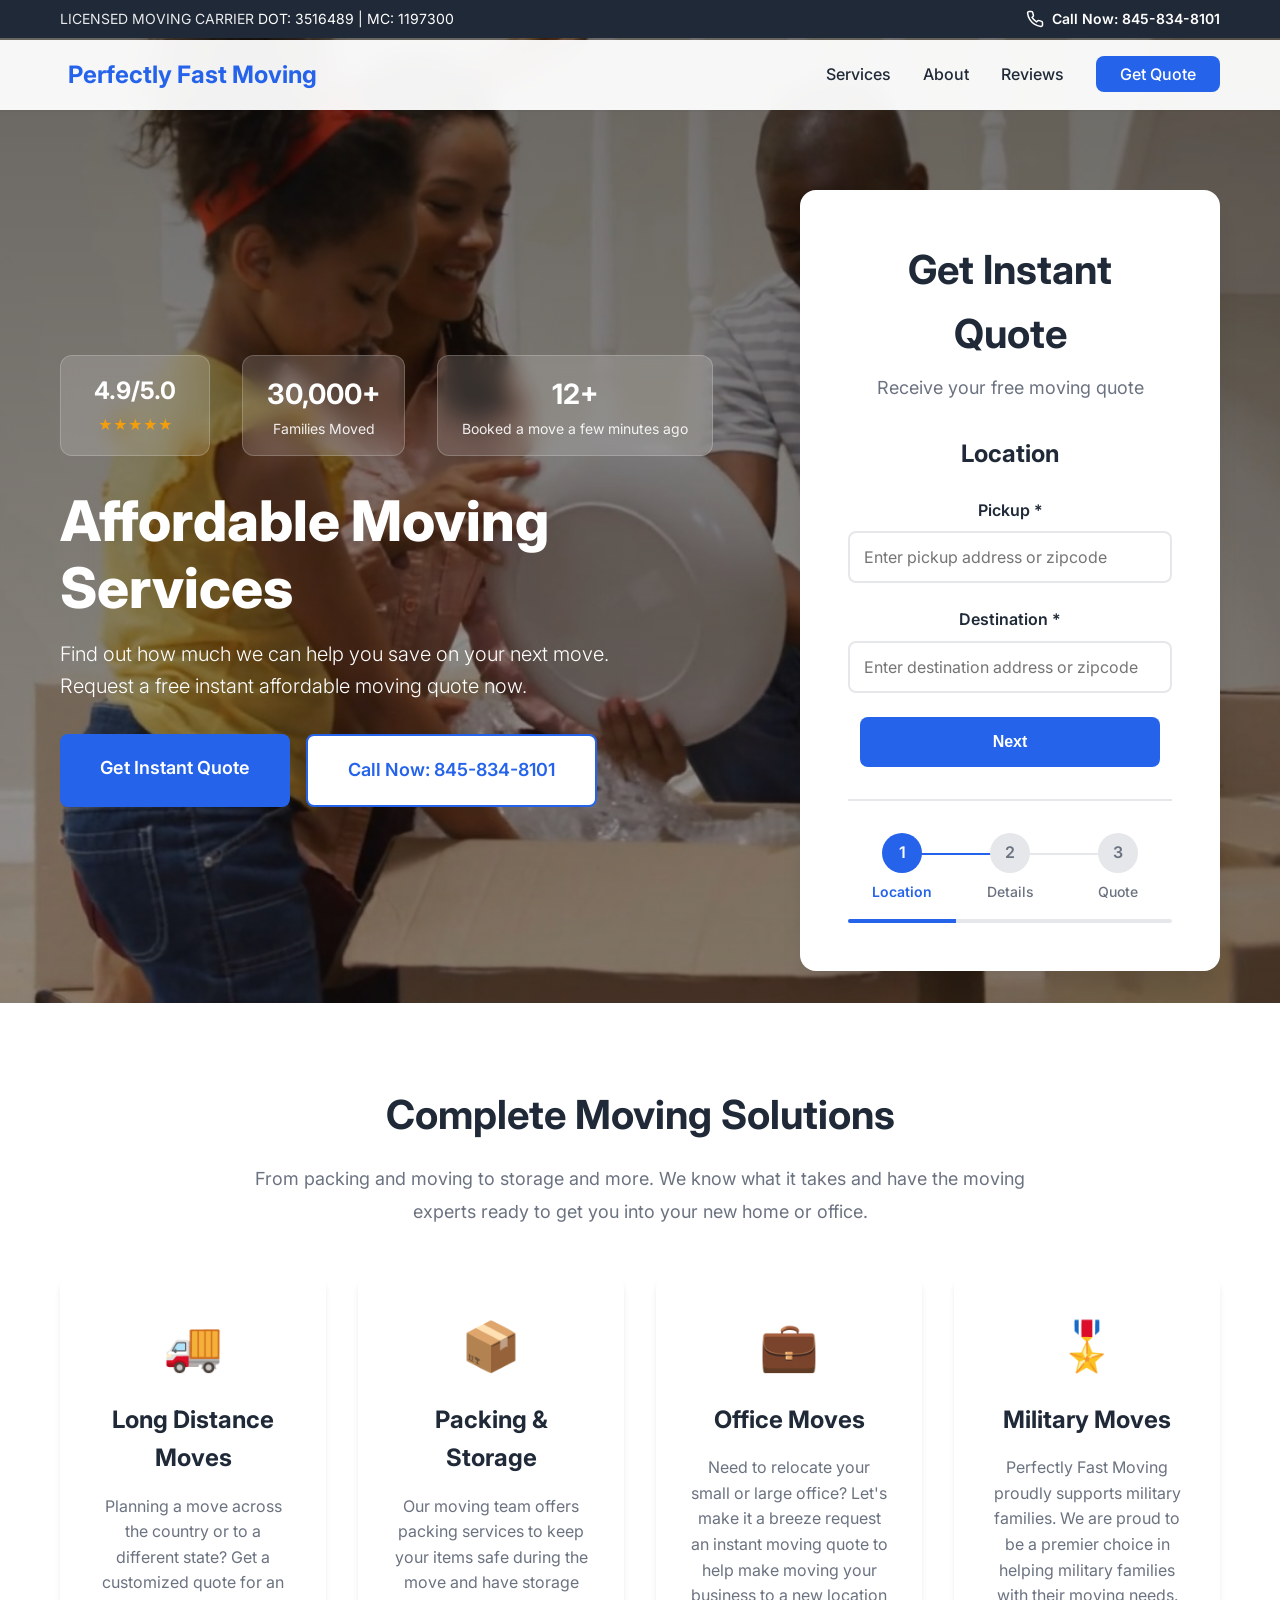
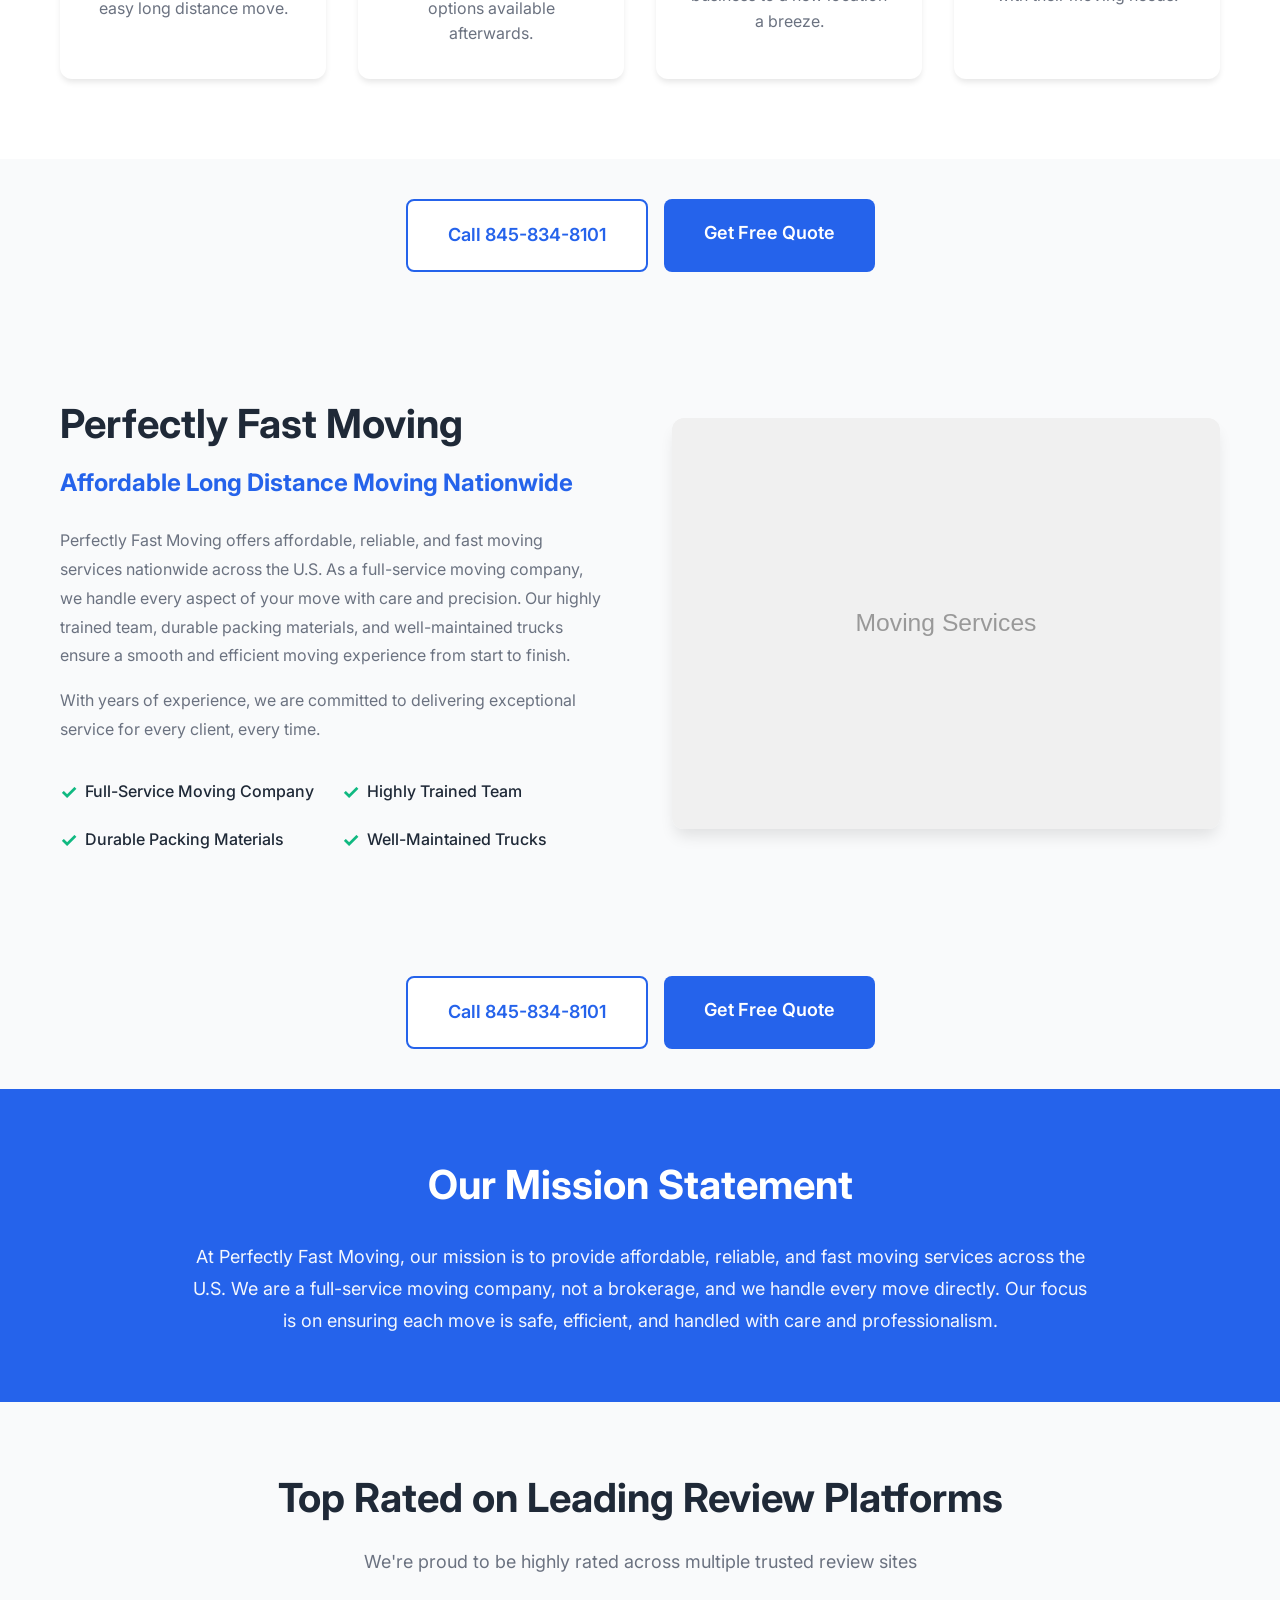
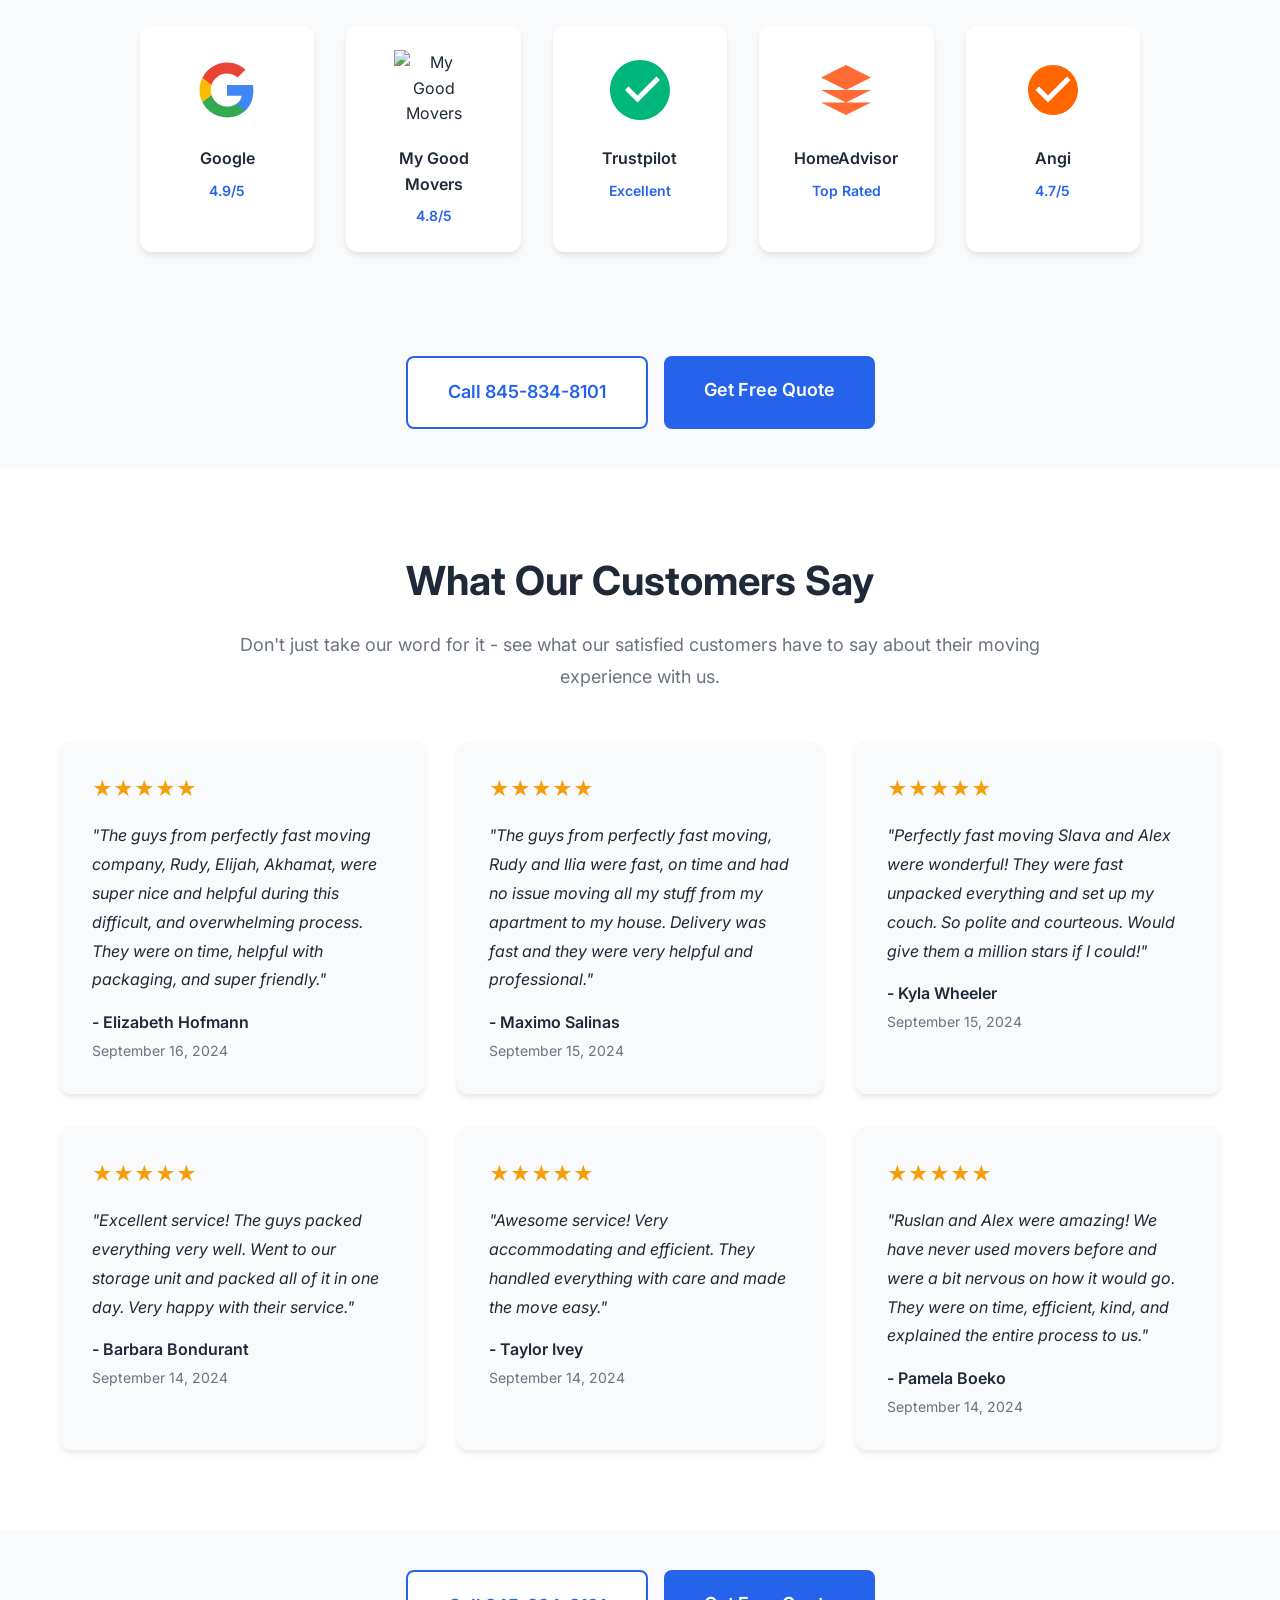
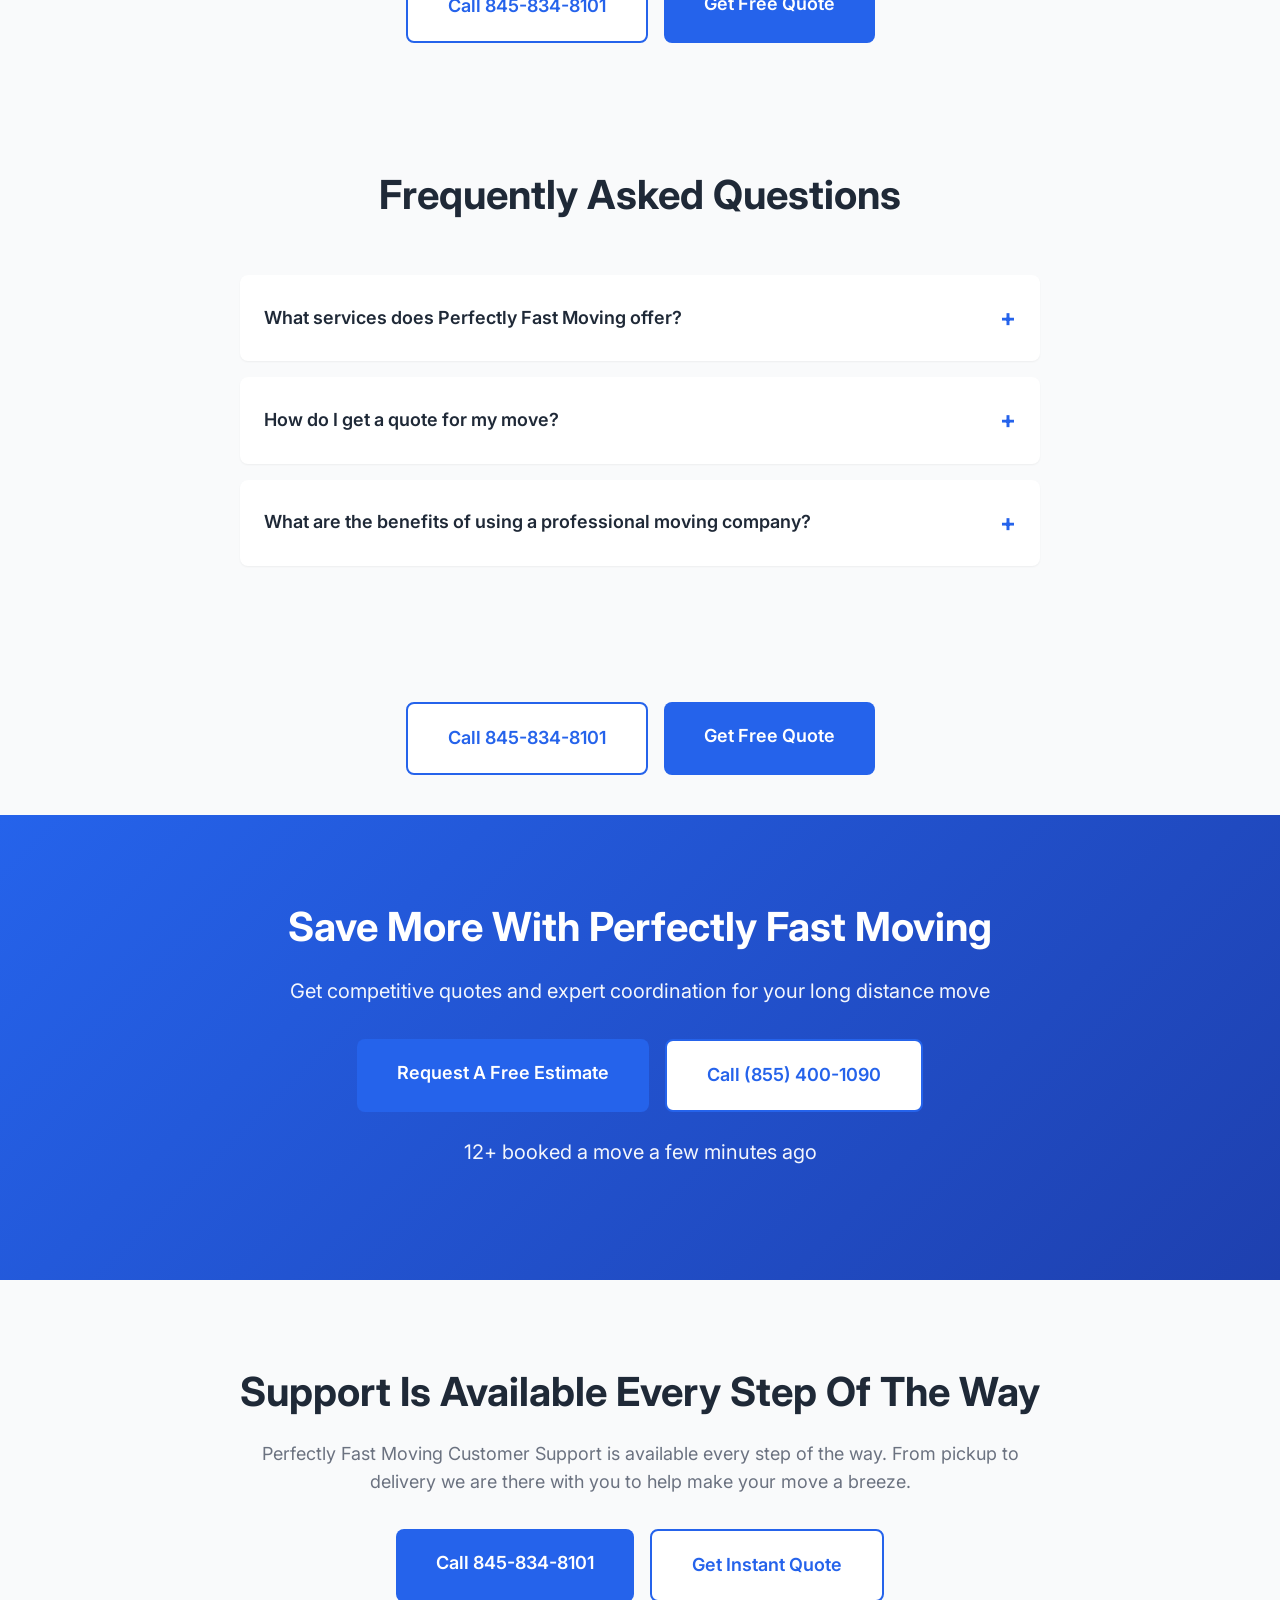
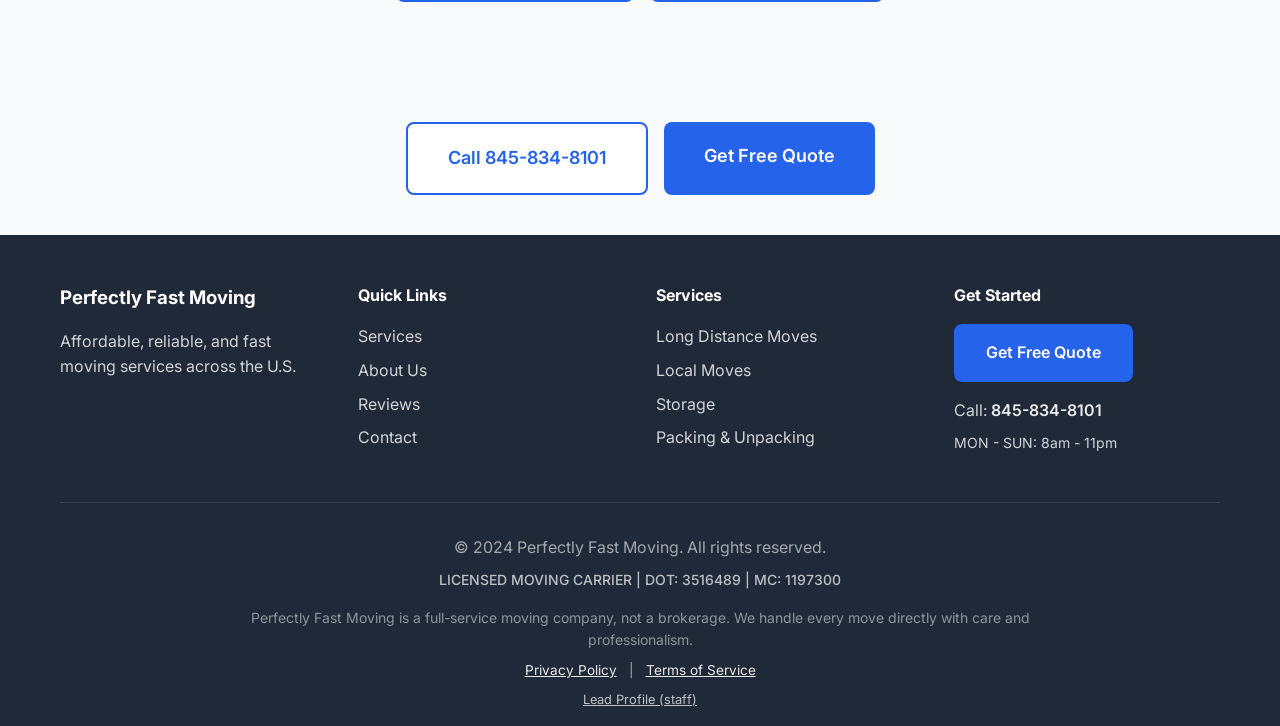
==== index.html @ e281a2c0 "Initial commit: Top 10 variant of Perfectly Fast Moving site - Cloned from PFM-GM - Removed Get Move" ====
<!DOCTYPE html>
<html lang="en">
<head>
    <meta charset="UTF-8">
    <meta name="viewport" content="width=device-width, initial-scale=1.0">
    <title>Perfectly Fast Moving - Affordable & Reliable Moving Services</title>
    <link rel="stylesheet" href="styles.css">
    <link rel="preconnect" href="https://fonts.googleapis.com">
    <link rel="preconnect" href="https://fonts.gstatic.com" crossorigin>
    <link href="https://fonts.googleapis.com/css2?family=Inter:wght@300;400;500;600;700;800&display=swap" rel="stylesheet">

    <script>
      (function(i,n,v,o,c,a) { i.InvocaTagId = o; var s = n.createElement('script'); s.type = 'text/javascript';
        s.async = true; s.src = ('https:' === n.location.protocol ? 'https://' : 'http://' ) + v;
        var fs = n.getElementsByTagName('script')[0]; fs.parentNode.insertBefore(s, fs);
      })(window, document, 'solutions.invocacdn.com/js/invoca-latest.min.js', '2009/2140176962');
    </script>
</head>
<body>
    <!-- Top Bar -->
    <div class="top-bar">
        <div class="container">
            <div class="top-bar-content">
                <div class="top-bar-left">
                    <span class="license-info">LICENSED MOVING CARRIER</span>
                    <span class="license-numbers">DOT: <span id="dotNumber">3516489</span> | MC: <span id="mcNumber">1197300</span></span>
                </div>
                <div class="top-bar-right">
                    <a href="tel:+18458348101" class="phone-link">
                        <svg width="20" height="20" viewBox="0 0 24 24" fill="none" stroke="currentColor" stroke-width="2">
                            <path d="M22 16.92v3a2 2 0 0 1-2.18 2 19.79 19.79 0 0 1-8.63-3.07 19.5 19.5 0 0 1-6-6 19.79 19.79 0 0 1-3.07-8.67A2 2 0 0 1 4.11 2h3a2 2 0 0 1 2 1.72 12.84 12.84 0 0 0 .7 2.81 2 2 0 0 1-.45 2.11L8.09 9.91a16 16 0 0 0 6 6l1.27-1.27a2 2 0 0 1 2.11-.45 12.84 12.84 0 0 0 2.81.7A2 2 0 0 1 22 16.92z"/>
                        </svg>
                        Call Now: 845-834-8101
                    </a>
                </div>
            </div>
        </div>
    </div>

    <!-- Navigation -->
    <nav class="navbar">
        <div class="container">
            <div class="nav-content">
                <div class="logo">
                    <div class="logo-container">
                        <img src="https://www.perfectlyfastmoving.com/wp-content/webp-express/webp-images/themes/perfectlyfastov377/images/main-logo.png.webp" alt="Perfectly Fast Moving Logo" class="logo-img" onerror="this.onerror=null; this.src='https://www.perfectlyfastmoving.com/wp-content/themes/perfectlyfastov377/images/main-logo.png'; this.onerror=function(){this.style.display='none'; this.nextElementSibling.style.display='block';};">
                        <span class="logo-text" style="display:none;">Perfectly Fast Moving</span>
                    </div>
                </div>
                <ul class="nav-menu">
                    <li><a href="#services">Services</a></li>
                    <li><a href="#about">About</a></li>
                    <li><a href="#reviews">Reviews</a></li>
                    <li><a href="#quote" class="btn-nav">Get Quote</a></li>
                </ul>
                <div class="hamburger">
                    <span></span>
                    <span></span>
                    <span></span>
                </div>
            </div>
        </div>
    </nav>

    <!-- Hero Section (form on right for better conversion) -->
    <section id="quote" class="hero">
        <div class="hero-background">
            <div class="hero-overlay"></div>
        </div>
        <div class="container">
            <div class="hero-inner">
                <div class="hero-left">
                    <div class="hero-badges">
                        <div class="trust-badge">
                            <div class="rating">4.9/5.0</div>
                            <div class="stars">★★★★★</div>
                        </div>
                        <div class="trust-badge">
                            <div class="badge-number" id="familiesMoved">30,000+</div>
                            <div class="badge-label">Families Moved</div>
                        </div>
                        <div class="trust-badge">
                            <div class="badge-number" id="recentBookings">12+</div>
                            <div class="badge-label">Booked a move a few minutes ago</div>
                        </div>
                    </div>
                    <h1 class="hero-title">Affordable Moving Services</h1>
                    <p class="hero-subtitle">Find out how much we can help you save on your next move.<br>Request a free instant affordable moving quote now.</p>
                    <div class="hero-cta">
                        <a href="#quote" class="btn-primary btn-large">Get Instant Quote</a>
                        <a href="tel:+18458348101" class="btn-secondary btn-large">Call Now: 845-834-8101</a>
                    </div>
                </div>
                <div class="hero-right">
                    <div class="quote-wrapper hero-form-card">
                        <div class="quote-header">
                            <h2>Get Instant Quote</h2>
                            <p>Receive your free moving quote</p>
                        </div>
                        <form class="quote-form" id="quoteForm">
                    <div class="form-step active" data-step="1">
                        <h3 class="step-title">Location</h3>
                        <div class="form-group">
                            <label for="pickup">Pickup *</label>
                            <input type="text" id="pickup" name="pickup" placeholder="Enter pickup address or zipcode" required>
                        </div>
                        <div class="form-group">
                            <label for="destination">Destination *</label>
                            <input type="text" id="destination" name="destination" placeholder="Enter destination address or zipcode" required>
                        </div>
                        <button type="button" class="btn-primary btn-form" onclick="nextStep()">Next</button>
                    </div>
                    <div class="form-step" data-step="2">
                        <h3 class="step-title">Details</h3>
                        <div class="form-group">
                            <label for="moveDate">Move Date *</label>
                            <input type="date" id="moveDate" name="moveDate" required>
                        </div>
                        <div class="form-group">
                            <label for="moveSize">Moving Size *</label>
                            <select id="moveSize" name="moveSize" required>
                                <option value="">Select Move Size</option>
                                <!-- Values chosen to match common Granot / Hello Moving conventions -->
                                <option value="Studio">Studio</option>
                                <option value="2Bedrooms">2 Bedrooms</option>
                                <option value="3Bedrooms">3 Bedrooms</option>
                                <option value="4Bedrooms">4 Bedrooms</option>
                                <option value="5PlusBedrooms">5+ Bedrooms</option>
                                <option value="Office">Office</option>
                            </select>
                        </div>
                        <div class="form-buttons">
                            <button type="button" class="btn-secondary" onclick="prevStep()">Previous</button>
                            <button type="button" class="btn-primary btn-form" onclick="nextStep()">Next</button>
                        </div>
                    </div>
                    <div class="form-step" data-step="3">
                        <h3 class="step-title">Quote</h3>
                        <div class="form-row">
                            <div class="form-group">
                                <label for="firstname">First Name *</label>
                                <input type="text" id="firstname" name="firstname" placeholder="First name" required>
                            </div>
                            <div class="form-group">
                                <label for="lastname">Last Name *</label>
                                <input type="text" id="lastname" name="lastname" placeholder="Last name" required>
                            </div>
                        </div>
                        <div class="form-group">
                            <label for="email">Email Address *</label>
                            <input type="email" id="email" name="email" placeholder="your.email@example.com" required>
                        </div>
                        <div class="form-group">
                            <label for="phone">Phone Number *</label>
                            <input type="tel" id="phone" name="phone" placeholder="(555) 555-5555" required>
                        </div>
                        <div class="form-group checkbox-group">
                            <label class="checkbox-label">
                                <input type="checkbox" name="smsConsent" required>
                                <span class="sms-consent-text">By checking this box, you agree to receive SMS text messages from Perfectly Fast Moving at the number provided. Message frequency varies. Message &amp; data rates may apply. Reply HELP for help, STOP to opt out at any time. View our <a href="https://www.perfectlyfastmovingservices.com/privacy-policy.html" target="_blank" rel="noopener">privacy policy</a>.</span>
                            </label>
                        </div>
                        <div class="form-buttons">
                            <button type="button" class="btn-secondary" onclick="prevStep()">Previous</button>
                            <button type="submit" class="btn-primary btn-form">Get Free Quote</button>
                        </div>
                        <div class="form-help">
                            <p>Need help? <a href="tel:+18458348101">Call Now: 845-834-8101</a></p>
                        </div>
                    </div>
                    <div class="form-progress">
                        <div class="progress-steps">
                            <div class="progress-step">
                                <span class="step-indicator active" data-step="1">1</span>
                                <span class="step-label">Location</span>
                            </div>
                            <div class="progress-step">
                                <span class="step-indicator" data-step="2">2</span>
                                <span class="step-label">Details</span>
                            </div>
                            <div class="progress-step">
                                <span class="step-indicator" data-step="3">3</span>
                                <span class="step-label">Quote</span>
                            </div>
                        </div>
                        <div class="progress-bar">
                            <div class="progress-fill" id="progressFill"></div>
                        </div>
                    </div>
                </form>
                    </div>
                </div>
            </div>
        </div>
    </section>

    <!-- Services Section -->
    <section id="services" class="services-section">
        <div class="container">
            <div class="section-header">
                <h2>Complete Moving Solutions</h2>
                <p>From packing and moving to storage and more. We know what it takes and have the moving experts ready to get you into your new home or office.</p>
            </div>
            <div class="services-grid">
                <div class="service-card">
                    <div class="service-icon">🚚</div>
                    <h3>Long Distance Moves</h3>
                    <p>Planning a move across the country or to a different state? Get a customized quote for an easy long distance move.</p>
                </div>
                <div class="service-card">
                    <div class="service-icon">📦</div>
                    <h3>Packing & Storage</h3>
                    <p>Our moving team offers packing services to keep your items safe during the move and have storage options available afterwards.</p>
                </div>
                <div class="service-card">
                    <div class="service-icon">💼</div>
                    <h3>Office Moves</h3>
                    <p>Need to relocate your small or large office? Let's make it a breeze request an instant moving quote to help make moving your business to a new location a breeze.</p>
                </div>
                <div class="service-card">
                    <div class="service-icon">🎖️</div>
                    <h3>Military Moves</h3>
                    <p>Perfectly Fast Moving proudly supports military families. We are proud to be a premier choice in helping military families with their moving needs.</p>
                </div>
            </div>
        </div>
    </section>

    <!-- Inline CTA between sections -->
    <div class="section-inline-cta">
        <div class="container">
            <div class="section-inline-cta-buttons">
                <a href="tel:+18458348101" class="btn-secondary btn-large">Call 845-834-8101</a>
                <a href="#quote" class="btn-primary btn-large">Get Free Quote</a>
            </div>
        </div>
    </div>

    <!-- About Section -->
    <section id="about" class="about-section">
        <div class="container">
            <div class="about-content">
                <div class="about-text">
                    <h2>Perfectly Fast Moving</h2>
                    <h3>Affordable Long Distance Moving Nationwide</h3>
                    <p>Perfectly Fast Moving offers affordable, reliable, and fast moving services nationwide across the U.S. As a full-service moving company, we handle every aspect of your move with care and precision. Our highly trained team, durable packing materials, and well-maintained trucks ensure a smooth and efficient moving experience from start to finish.</p>
                    <p>With years of experience, we are committed to delivering exceptional service for every client, every time.</p>
                    <div class="about-features">
                        <div class="feature-item">
                            <span class="feature-icon">✓</span>
                            <span>Full-Service Moving Company</span>
                        </div>
                        <div class="feature-item">
                            <span class="feature-icon">✓</span>
                            <span>Highly Trained Team</span>
                        </div>
                        <div class="feature-item">
                            <span class="feature-icon">✓</span>
                            <span>Durable Packing Materials</span>
                        </div>
                        <div class="feature-item">
                            <span class="feature-icon">✓</span>
                            <span>Well-Maintained Trucks</span>
                        </div>
                    </div>
                </div>
                <div class="about-image">
                    <img src="https://www.perfectlyfastmoving.com/wp-content/webp-express/webp-images/themes/perfectlyfastov377/images/btm1-img1.jpg.webp" alt="Moving services" onerror="this.src='data:image/svg+xml,%3Csvg xmlns=%22http://www.w3.org/2000/svg%22 width=%22400%22 height=%22300%22%3E%3Crect fill=%22%23f0f0f0%22 width=%22400%22 height=%22300%22/%3E%3Ctext fill=%22%23999%22 font-family=%22sans-serif%22 font-size=%2218%22 x=%2250%25%22 y=%2250%25%22 text-anchor=%22middle%22 dy=%22.3em%22%3EMoving Services%3C/text%3E%3C/svg%3E'">
                </div>
            </div>
        </div>
    </section>

    <!-- Inline CTA between sections -->
    <div class="section-inline-cta">
        <div class="container">
            <div class="section-inline-cta-buttons">
                <a href="tel:+18458348101" class="btn-secondary btn-large">Call 845-834-8101</a>
                <a href="#quote" class="btn-primary btn-large">Get Free Quote</a>
            </div>
        </div>
    </div>

    <!-- Mission Statement -->
    <section class="mission-section">
        <div class="container">
            <div class="mission-content">
                <h2>Our Mission Statement</h2>
                <p>At Perfectly Fast Moving, our mission is to provide affordable, reliable, and fast moving services across the U.S. We are a full-service moving company, not a brokerage, and we handle every move directly. Our focus is on ensuring each move is safe, efficient, and handled with care and professionalism.</p>
            </div>
        </div>
    </section>

    <!-- Review Sites Section -->
    <section class="review-sites-section">
        <div class="container">
            <div class="section-header">
                <h2>Top Rated on Leading Review Platforms</h2>
                <p>We're proud to be highly rated across multiple trusted review sites</p>
            </div>
            <div class="review-sites-grid">
                <div class="review-site-item">
                    <div class="review-site-logo">
                        <svg width="80" height="80" viewBox="0 0 24 24" fill="none" xmlns="http://www.w3.org/2000/svg">
                            <path d="M22.56 12.25c0-.78-.07-1.53-.2-2.25H12v4.26h5.92c-.26 1.37-1.04 2.53-2.21 3.31v2.77h3.57c2.08-1.92 3.28-4.74 3.28-8.09z" fill="#4285F4"/>
                            <path d="M12 23c2.97 0 5.46-.98 7.28-2.66l-3.57-2.77c-.98.66-2.23 1.06-3.71 1.06-2.86 0-5.29-1.93-6.16-4.53H2.18v2.84C3.99 20.53 7.7 23 12 23z" fill="#34A853"/>
                            <path d="M5.84 14.09c-.22-.66-.35-1.36-.35-2.09s.13-1.43.35-2.09V7.07H2.18C1.43 8.55 1 10.22 1 12s.43 3.45 1.18 4.93l2.85-2.22.81-.62z" fill="#FBBC05"/>
                            <path d="M12 5.38c1.62 0 3.06.56 4.21 1.64l3.15-3.15C17.45 2.09 14.97 1 12 1 7.7 1 3.99 3.47 2.18 7.07l3.66 2.84c.87-2.6 3.3-4.53 6.16-4.53z" fill="#EA4335"/>
                        </svg>
                    </div>
                    <div class="review-site-name">Google</div>
                    <div class="review-site-rating">4.9/5</div>
                </div>
                <div class="review-site-item">
                    <div class="review-site-logo">
                        <img src="https://mygoodmovers.com/assets/image/logo/logo.png" alt="My Good Movers Logo" style="width: 80px; height: 80px; object-fit: contain;">
                    </div>
                    <div class="review-site-name">My Good Movers</div>
                    <div class="review-site-rating">4.8/5</div>
                </div>
                <div class="review-site-item">
                    <div class="review-site-logo">
                        <svg width="80" height="80" viewBox="0 0 24 24" fill="#00b67a" xmlns="http://www.w3.org/2000/svg">
                            <path d="M12 0C5.373 0 0 5.373 0 12s5.373 12 12 12 12-5.373 12-12S18.627 0 12 0zm-1 17l-5-5 1.41-1.41L11 14.17l7.59-7.59L20 8l-9 9z"/>
                        </svg>
                    </div>
                    <div class="review-site-name">Trustpilot</div>
                    <div class="review-site-rating">Excellent</div>
                </div>
                <div class="review-site-item">
                    <div class="review-site-logo">
                        <svg width="80" height="80" viewBox="0 0 24 24" fill="#ff6b35" xmlns="http://www.w3.org/2000/svg">
                            <path d="M12 2L2 7l10 5 10-5-10-5zM2 17l10 5 10-5M2 12l10 5 10-5"/>
                        </svg>
                    </div>
                    <div class="review-site-name">HomeAdvisor</div>
                    <div class="review-site-rating">Top Rated</div>
                </div>
                <div class="review-site-item">
                    <div class="review-site-logo">
                        <svg width="80" height="80" viewBox="0 0 24 24" fill="#ff6600" xmlns="http://www.w3.org/2000/svg">
                            <path d="M12 2C6.48 2 2 6.48 2 12s4.48 10 10 10 10-4.48 10-10S17.52 2 12 2zm-2 15l-5-5 1.41-1.41L10 14.17l7.59-7.59L19 8l-9 9z"/>
                        </svg>
                    </div>
                    <div class="review-site-name">Angi</div>
                    <div class="review-site-rating">4.7/5</div>
                </div>
            </div>
        </div>
    </section>

    <!-- Inline CTA between sections -->
    <div class="section-inline-cta">
        <div class="container">
            <div class="section-inline-cta-buttons">
                <a href="tel:+18458348101" class="btn-secondary btn-large">Call 845-834-8101</a>
                <a href="#quote" class="btn-primary btn-large">Get Free Quote</a>
            </div>
        </div>
    </div>

    <!-- Reviews Section -->
    <section id="reviews" class="reviews-section">
        <div class="container">
            <div class="section-header">
                <h2>What Our Customers Say</h2>
                <p>Don't just take our word for it - see what our satisfied customers have to say about their moving experience with us.</p>
            </div>
            <div class="reviews-grid">
                <div class="review-card">
                    <div class="review-stars">★★★★★</div>
                    <p class="review-text">"The guys from perfectly fast moving company, Rudy, Elijah, Akhamat, were super nice and helpful during this difficult, and overwhelming process. They were on time, helpful with packaging, and super friendly."</p>
                    <p class="review-author">- Elizabeth Hofmann</p>
                    <p class="review-date">September 16, 2024</p>
                </div>
                <div class="review-card">
                    <div class="review-stars">★★★★★</div>
                    <p class="review-text">"The guys from perfectly fast moving, Rudy and Ilia were fast, on time and had no issue moving all my stuff from my apartment to my house. Delivery was fast and they were very helpful and professional."</p>
                    <p class="review-author">- Maximo Salinas</p>
                    <p class="review-date">September 15, 2024</p>
                </div>
                <div class="review-card">
                    <div class="review-stars">★★★★★</div>
                    <p class="review-text">"Perfectly fast moving Slava and Alex were wonderful! They were fast unpacked everything and set up my couch. So polite and courteous. Would give them a million stars if I could!"</p>
                    <p class="review-author">- Kyla Wheeler</p>
                    <p class="review-date">September 15, 2024</p>
                </div>
                <div class="review-card">
                    <div class="review-stars">★★★★★</div>
                    <p class="review-text">"Excellent service! The guys packed everything very well. Went to our storage unit and packed all of it in one day. Very happy with their service."</p>
                    <p class="review-author">- Barbara Bondurant</p>
                    <p class="review-date">September 14, 2024</p>
                </div>
                <div class="review-card">
                    <div class="review-stars">★★★★★</div>
                    <p class="review-text">"Awesome service! Very accommodating and efficient. They handled everything with care and made the move easy."</p>
                    <p class="review-author">- Taylor Ivey</p>
                    <p class="review-date">September 14, 2024</p>
                </div>
                <div class="review-card">
                    <div class="review-stars">★★★★★</div>
                    <p class="review-text">"Ruslan and Alex were amazing! We have never used movers before and were a bit nervous on how it would go. They were on time, efficient, kind, and explained the entire process to us."</p>
                    <p class="review-author">- Pamela Boeko</p>
                    <p class="review-date">September 14, 2024</p>
                </div>
            </div>
        </div>
    </section>

    <!-- Inline CTA between sections -->
    <div class="section-inline-cta">
        <div class="container">
            <div class="section-inline-cta-buttons">
                <a href="tel:+18458348101" class="btn-secondary btn-large">Call 845-834-8101</a>
                <a href="#quote" class="btn-primary btn-large">Get Free Quote</a>
            </div>
        </div>
    </div>

    <!-- FAQ Section -->
    <section class="faq-section">
        <div class="container">
            <div class="section-header">
                <h2>Frequently Asked Questions</h2>
            </div>
            <div class="faq-list">
                <div class="faq-item">
                    <div class="faq-question">
                        <h3>What services does Perfectly Fast Moving offer?</h3>
                        <span class="faq-toggle">+</span>
                    </div>
                    <div class="faq-answer">
                        <p>Perfectly Fast Moving provides a range of services including local and long-distance moving, residential and commercial relocations, packing and unpacking services, and storage solutions.</p>
                    </div>
                </div>
                <div class="faq-item">
                    <div class="faq-question">
                        <h3>How do I get a quote for my move?</h3>
                        <span class="faq-toggle">+</span>
                    </div>
                    <div class="faq-answer">
                        <p>To get a quote, you can fill out an online form on our website, call our customer service, or request an in-home estimate. We provide both free estimates and detailed quotes based on your moving needs.</p>
                    </div>
                </div>
                <div class="faq-item">
                    <div class="faq-question">
                        <h3>What are the benefits of using a professional moving company?</h3>
                        <span class="faq-toggle">+</span>
                    </div>
                    <div class="faq-answer">
                        <p>Professional movers provide expertise, efficiency, and safety. They handle packing, loading, transportation, and unloading, reducing stress and minimizing the risk of damage to your belongings.</p>
                    </div>
                </div>
            </div>
        </div>
    </section>

    <!-- Inline CTA between sections -->
    <div class="section-inline-cta">
        <div class="container">
            <div class="section-inline-cta-buttons">
                <a href="tel:+18458348101" class="btn-secondary btn-large">Call 845-834-8101</a>
                <a href="#quote" class="btn-primary btn-large">Get Free Quote</a>
            </div>
        </div>
    </div>

    <!-- CTA Section -->
    <section class="cta-section">
        <div class="container">
            <div class="cta-content">
                <h2>Save More With Perfectly Fast Moving</h2>
                <p>Get competitive quotes and expert coordination for your long distance move</p>
                <div class="cta-buttons">
                    <a href="#quote" class="btn-primary btn-large">Request A Free Estimate</a>
                    <a href="tel:+18554001090" class="btn-secondary btn-large">Call (855) 400-1090</a>
                </div>
                <p class="cta-note"><span id="ctaRecent">12+</span> booked a move a few minutes ago</p>
            </div>
        </div>
    </section>

    <!-- Support Section -->
    <section class="support-section">
        <div class="container">
            <div class="support-content">
                <h2>Support Is Available Every Step Of The Way</h2>
                <p>Perfectly Fast Moving Customer Support is available every step of the way. From pickup to delivery we are there with you to help make your move a breeze.</p>
                <div class="support-buttons">
                    <a href="tel:+18458348101" class="btn-primary btn-large">Call 845-834-8101</a>
                    <a href="#quote" class="btn-secondary btn-large">Get Instant Quote</a>
                </div>
            </div>
        </div>
    </section>

    <!-- Inline CTA between sections -->
    <div class="section-inline-cta">
        <div class="container">
            <div class="section-inline-cta-buttons">
                <a href="tel:+18458348101" class="btn-secondary btn-large">Call 845-834-8101</a>
                <a href="#quote" class="btn-primary btn-large">Get Free Quote</a>
            </div>
        </div>
    </div>

    <!-- Footer -->
    <footer class="footer">
        <div class="container">
            <div class="footer-content">
                <div class="footer-section">
                    <h3>Perfectly Fast Moving</h3>
                    <p>Affordable, reliable, and fast moving services across the U.S.</p>
                </div>
                <div class="footer-section">
                    <h4>Quick Links</h4>
                    <ul>
                        <li><a href="#services">Services</a></li>
                        <li><a href="#about">About Us</a></li>
                        <li><a href="#reviews">Reviews</a></li>
                        <li><a href="#contact">Contact</a></li>
                    </ul>
                </div>
                <div class="footer-section">
                    <h4>Services</h4>
                    <ul>
                        <li><a href="#services">Long Distance Moves</a></li>
                        <li><a href="#services">Local Moves</a></li>
                        <li><a href="#services">Storage</a></li>
                        <li><a href="#services">Packing & Unpacking</a></li>
                    </ul>
                </div>
                <div class="footer-section">
                    <h4>Get Started</h4>
                    <a href="#quote" class="btn-primary">Get Free Quote</a>
                    <p class="footer-phone">Call: <a href="tel:+18458348101">845-834-8101</a></p>
                    <p class="footer-hours">MON - SUN: 8am - 11pm</p>
                </div>
            </div>
            <div class="footer-bottom">
                <p>&copy; 2024 Perfectly Fast Moving. All rights reserved.</p>
                <p class="footer-license">LICENSED MOVING CARRIER | DOT: <span id="footerDotNumber">3516489</span> | MC: <span id="footerMcNumber">1197300</span></p>
                <p class="footer-disclaimer">Perfectly Fast Moving is a full-service moving company, not a brokerage. We handle every move directly with care and professionalism.</p>
                <p style="margin-top:0.5rem; font-size:0.85rem;">
                    <a href="/privacy-policy.html" style="color:rgba(255,255,255,0.9); text-decoration:underline;" target="_blank" rel="noopener">Privacy Policy</a>
                    &nbsp;&nbsp;|&nbsp;&nbsp;
                    <a href="/terms-of-service.html" style="color:rgba(255,255,255,0.9); text-decoration:underline;" target="_blank" rel="noopener">Terms of Service</a>
                </p>
                <p style="margin-top:0.5rem; font-size:0.8rem; opacity:0.8;"><a href="lead-profile.html" style="color:rgba(255,255,255,0.9);">Lead Profile (staff)</a></p>
            </div>
        </div>
    </footer>

    <script src="script.js"></script>
</body>
</html>
---- styles.css ----
/* Reset and Base Styles */
* {
    margin: 0;
    padding: 0;
    box-sizing: border-box;
}

:root {
    --primary-color: #2563eb;
    --primary-dark: #1e40af;
    --secondary-color: #f59e0b;
    --text-dark: #1f2937;
    --text-light: #6b7280;
    --bg-light: #f9fafb;
    --bg-white: #ffffff;
    --border-color: #e5e7eb;
    --success-color: #10b981;
    --shadow-sm: 0 1px 2px 0 rgba(0, 0, 0, 0.05);
    --shadow-md: 0 4px 6px -1px rgba(0, 0, 0, 0.1);
    --shadow-lg: 0 10px 15px -3px rgba(0, 0, 0, 0.1);
    --shadow-xl: 0 20px 25px -5px rgba(0, 0, 0, 0.1);
}

body {
    font-family: 'Inter', -apple-system, BlinkMacSystemFont, 'Segoe UI', Roboto, sans-serif;
    line-height: 1.6;
    color: var(--text-dark);
    overflow-x: hidden;
}

.container {
    max-width: 1200px;
    margin: 0 auto;
    padding: 0 20px;
}

/* Top Bar */
.top-bar {
    background: var(--text-dark);
    color: white;
    padding: 0.5rem 0;
    font-size: 0.875rem;
}

.top-bar-content {
    display: flex;
    justify-content: space-between;
    align-items: center;
}

.license-info {
    color: rgba(255, 255, 255, 0.9);
}

.phone-link {
    color: white;
    text-decoration: none;
    display: flex;
    align-items: center;
    gap: 0.5rem;
    font-weight: 600;
    transition: opacity 0.3s ease;
}

.phone-link:hover {
    opacity: 0.8;
}

.phone-link svg {
    width: 18px;
    height: 18px;
}

/* Navigation */
.navbar {
    position: fixed;
    top: 40px;
    left: 0;
    right: 0;
    background: rgba(255, 255, 255, 0.95);
    backdrop-filter: blur(10px);
    box-shadow: var(--shadow-sm);
    z-index: 1000;
    transition: all 0.3s ease;
}

.navbar.scrolled {
    box-shadow: var(--shadow-md);
}

.nav-content {
    display: flex;
    justify-content: space-between;
    align-items: center;
    padding: 1rem 0;
}

.logo {
    display: flex;
    align-items: center;
    font-size: 1.5rem;
    font-weight: 700;
    color: var(--primary-color);
}

.logo-container {
    display: flex;
    align-items: center;
    gap: 0.75rem;
    flex-wrap: wrap;
}

.logo-img {
    height: 70px;
    width: auto;
    max-width: 280px;
    object-fit: contain;
}

.logo-partner {
    height: 63px;
    max-width: 210px;
}

.logo-separator {
    color: var(--text-light);
    font-size: 1.5rem;
    font-weight: 300;
    margin: 0 0.25rem;
    opacity: 0.5;
}

.logo-text,
.logo-partner-text {
    margin-left: 0.5rem;
}

.nav-menu {
    display: flex;
    list-style: none;
    gap: 2rem;
    align-items: center;
}

.nav-menu a {
    text-decoration: none;
    color: var(--text-dark);
    font-weight: 500;
    transition: color 0.3s ease;
}

.nav-menu a:hover {
    color: var(--primary-color);
}

.btn-nav {
    background: var(--primary-color);
    color: white !important;
    padding: 0.5rem 1.5rem;
    border-radius: 8px;
    transition: background 0.3s ease;
}

.btn-nav:hover {
    background: var(--primary-dark);
}

.hamburger {
    display: none;
    flex-direction: column;
    cursor: pointer;
    gap: 4px;
}

.hamburger span {
    width: 25px;
    height: 3px;
    background: var(--text-dark);
    transition: all 0.3s ease;
}

/* Hero Section */
.hero {
    position: relative;
    min-height: 100vh;
    display: flex;
    align-items: center;
    justify-content: center;
    text-align: center;
    color: white;
    overflow: hidden;
    padding-top: 120px;
}

.hero-background {
    position: absolute;
    top: 0;
    left: 0;
    right: 0;
    bottom: 0;
    background: linear-gradient(135deg, #1e40af 0%, #3b82f6 100%);
    z-index: -2;
    overflow: hidden;
}

.hero-background::before {
    content: '';
    position: absolute;
    top: 0;
    left: 0;
    right: 0;
    bottom: 0;
    background: url('hero-family.png') center center / cover no-repeat;
    z-index: -1;
}

.hero-overlay {
    position: absolute;
    top: 0;
    left: 0;
    right: 0;
    bottom: 0;
    background: linear-gradient(to bottom, rgba(0, 0, 0, 0.5) 0%, rgba(0, 0, 0, 0.3) 100%);
    z-index: -1;
}

.hero-inner {
    position: relative;
    z-index: 1;
    display: flex;
    align-items: center;
    gap: 3rem;
    width: 100%;
    max-width: 1200px;
    margin: 0 auto;
    padding: 2rem 0;
}

.hero-left {
    flex: 1;
    min-width: 0;
    text-align: left;
}

.hero-left .hero-badges {
    justify-content: flex-start;
}

.hero-left .hero-cta {
    justify-content: flex-start;
}

.hero-right {
    flex: 0 0 auto;
    width: 100%;
    max-width: 420px;
}

.hero-form-card {
    margin: 0;
}

.hero-badges {
    display: flex;
    justify-content: center;
    gap: 2rem;
    margin-bottom: 2rem;
    flex-wrap: wrap;
}

.trust-badge {
    background: rgba(255, 255, 255, 0.15);
    backdrop-filter: blur(10px);
    padding: 1rem 1.5rem;
    border-radius: 12px;
    border: 1px solid rgba(255, 255, 255, 0.2);
    text-align: center;
    min-width: 150px;
}

.trust-badge .rating {
    font-size: 1.5rem;
    font-weight: 700;
    margin-bottom: 0.25rem;
}

.trust-badge .stars {
    color: var(--secondary-color);
    font-size: 0.875rem;
}

.badge-number {
    font-size: 1.75rem;
    font-weight: 700;
    margin-bottom: 0.25rem;
}

.badge-label {
    font-size: 0.875rem;
    opacity: 0.9;
    line-height: 1.3;
}

.hero-title {
    font-size: 3.5rem;
    font-weight: 800;
    margin-bottom: 1rem;
    line-height: 1.2;
}

.hero-subtitle {
    font-size: 1.25rem;
    margin-bottom: 2rem;
    font-weight: 300;
    line-height: 1.6;
}

.hero-cta {
    display: flex;
    gap: 1rem;
    justify-content: center;
    flex-wrap: wrap;
}

.scroll-indicator {
    position: absolute;
    bottom: 2rem;
    left: 50%;
    transform: translateX(-50%);
    display: flex;
    flex-direction: column;
    align-items: center;
    gap: 0.5rem;
    color: white;
    font-size: 0.875rem;
    animation: bounce 2s infinite;
}

@keyframes bounce {
    0%, 100% { transform: translateX(-50%) translateY(0); }
    50% { transform: translateX(-50%) translateY(-10px); }
}

/* Buttons */
.btn-primary {
    display: inline-block;
    background: var(--primary-color);
    color: white;
    padding: 1rem 2rem;
    border-radius: 8px;
    text-decoration: none;
    font-weight: 600;
    transition: all 0.3s ease;
    border: none;
    cursor: pointer;
    font-size: 1rem;
}

.btn-primary:hover {
    background: var(--primary-dark);
    transform: translateY(-2px);
    box-shadow: var(--shadow-lg);
}

.btn-secondary {
    display: inline-block;
    background: white;
    color: var(--primary-color);
    padding: 1rem 2rem;
    border-radius: 8px;
    text-decoration: none;
    font-weight: 600;
    transition: all 0.3s ease;
    border: 2px solid var(--primary-color);
    cursor: pointer;
    font-size: 1rem;
}

.btn-secondary:hover {
    background: var(--primary-color);
    color: white;
}

.btn-large {
    padding: 1.25rem 2.5rem;
    font-size: 1.125rem;
}

/* Quote Form Section */
.quote-section {
    padding: 5rem 0;
    background: var(--bg-light);
}

.quote-wrapper {
    max-width: 800px;
    margin: 0 auto;
    background: white;
    padding: 3rem;
    border-radius: 16px;
    box-shadow: var(--shadow-xl);
}

.quote-header {
    text-align: center;
    margin-bottom: 2rem;
}

.quote-header h2 {
    font-size: 2.5rem;
    margin-bottom: 0.5rem;
    color: var(--text-dark);
}

.quote-header p {
    color: var(--text-light);
    font-size: 1.125rem;
    margin-bottom: 1.5rem;
}

.quote-badges {
    display: flex;
    justify-content: center;
    gap: 2rem;
    flex-wrap: wrap;
    margin-top: 1.5rem;
}

.quote-badge {
    display: flex;
    align-items: center;
    gap: 0.5rem;
    color: var(--text-light);
    font-size: 0.875rem;
}

.quote-rating {
    color: var(--primary-color);
    font-weight: 600;
}

.step-title {
    font-size: 1.5rem;
    margin-bottom: 1.5rem;
    color: var(--text-dark);
    text-align: center;
}

.quote-form {
    position: relative;
}

.form-step {
    display: none;
}

.form-step.active {
    display: block;
    animation: fadeIn 0.3s ease;
}

@keyframes fadeIn {
    from { opacity: 0; transform: translateY(10px); }
    to { opacity: 1; transform: translateY(0); }
}

.form-group {
    margin-bottom: 1.5rem;
}

.form-group label {
    display: block;
    margin-bottom: 0.5rem;
    font-weight: 600;
    color: var(--text-dark);
}

.form-group input,
.form-group select,
.form-group textarea {
    width: 100%;
    padding: 0.875rem;
    border: 2px solid var(--border-color);
    border-radius: 8px;
    font-size: 1rem;
    transition: border-color 0.3s ease;
    font-family: inherit;
}

.form-group input:focus,
.form-group select:focus,
.form-group textarea:focus {
    outline: none;
    border-color: var(--primary-color);
}

.checkbox-group {
    margin-top: 1rem;
}

.checkbox-label {
    display: flex;
    align-items: flex-start;
    gap: 0.75rem;
    font-weight: normal;
    cursor: pointer;
}

.checkbox-label input[type="checkbox"] {
    width: auto;
    margin-top: 0.25rem;
    cursor: pointer;
}

.checkbox-label span {
    font-size: 0.875rem;
    color: var(--text-light);
    line-height: 1.5;
}

.sms-consent-text {
    font-size: 0.6rem;
}

.form-buttons {
    display: flex;
    gap: 1rem;
    justify-content: space-between;
    margin-top: 2rem;
}

.form-progress {
    margin-top: 2rem;
    padding-top: 2rem;
    border-top: 2px solid var(--border-color);
}

.progress-steps {
    display: flex;
    justify-content: space-between;
    max-width: 500px;
    margin: 0 auto 1rem;
    position: relative;
}

.progress-step {
    display: flex;
    flex-direction: column;
    align-items: center;
    flex: 1;
    position: relative;
}

.progress-step:not(:last-child)::after {
    content: '';
    position: absolute;
    top: 20px;
    left: 60%;
    width: 80%;
    height: 2px;
    background: var(--border-color);
    z-index: 0;
}

.progress-step.active:not(:last-child)::after {
    background: var(--primary-color);
}

.step-indicator {
    width: 40px;
    height: 40px;
    border-radius: 50%;
    background: var(--border-color);
    color: var(--text-light);
    display: flex;
    align-items: center;
    justify-content: center;
    font-weight: 600;
    transition: all 0.3s ease;
    position: relative;
    z-index: 1;
}

.step-indicator.active {
    background: var(--primary-color);
    color: white;
}

.step-label {
    margin-top: 0.5rem;
    font-size: 0.875rem;
    color: var(--text-light);
    font-weight: 500;
}

.progress-step.active .step-label {
    color: var(--primary-color);
    font-weight: 600;
}

.progress-bar {
    height: 4px;
    background: var(--border-color);
    border-radius: 2px;
    overflow: hidden;
    max-width: 500px;
    margin: 0 auto;
}

.progress-fill {
    height: 100%;
    background: var(--primary-color);
    transition: width 0.3s ease;
    width: 33.33%;
}

.form-help {
    text-align: center;
    margin-top: 1rem;
    color: var(--text-light);
    font-size: 0.875rem;
}

.form-help a {
    color: var(--primary-color);
    text-decoration: none;
    font-weight: 600;
}

.form-help a:hover {
    text-decoration: underline;
}

.btn-form {
    width: 100%;
    max-width: 300px;
    margin: 0 auto;
    display: block;
}

/* Services Section */
.services-section {
    padding: 5rem 0;
    background: white;
}

.section-header {
    text-align: center;
    max-width: 800px;
    margin: 0 auto 3rem;
}

.section-header h2 {
    font-size: 2.5rem;
    margin-bottom: 1rem;
    color: var(--text-dark);
}

.section-header p {
    font-size: 1.125rem;
    color: var(--text-light);
    line-height: 1.8;
}

.services-grid {
    display: grid;
    grid-template-columns: repeat(auto-fit, minmax(300px, 1fr));
    gap: 2rem;
}

/* Force all service cards on a single row on large screens */
@media (min-width: 1024px) {
    .services-grid {
        grid-template-columns: repeat(4, minmax(0, 1fr));
    }
}

.service-card {
    background: white;
    padding: 2rem;
    border-radius: 12px;
    box-shadow: var(--shadow-md);
    transition: all 0.3s ease;
    text-align: center;
}

.service-card:hover {
    transform: translateY(-5px);
    box-shadow: var(--shadow-xl);
}

.service-icon {
    font-size: 3rem;
    margin-bottom: 1rem;
}

.service-card h3 {
    font-size: 1.5rem;
    margin-bottom: 1rem;
    color: var(--text-dark);
}

.service-card p {
    color: var(--text-light);
    line-height: 1.6;
}

/* About Section */
.about-section {
    padding: 5rem 0;
    background: var(--bg-light);
}

.about-content {
    display: grid;
    grid-template-columns: 1fr 1fr;
    gap: 4rem;
    align-items: center;
}

.about-text h2 {
    font-size: 2.5rem;
    margin-bottom: 0.5rem;
    color: var(--text-dark);
}

.about-text h3 {
    font-size: 1.5rem;
    color: var(--primary-color);
    margin-bottom: 1.5rem;
}

.about-text p {
    color: var(--text-light);
    margin-bottom: 1rem;
    line-height: 1.8;
}

.about-features {
    margin-top: 2rem;
    display: grid;
    grid-template-columns: 1fr 1fr;
    gap: 1rem;
}

.feature-item {
    display: flex;
    align-items: center;
    gap: 0.5rem;
    color: var(--text-dark);
    font-weight: 500;
}

.feature-icon {
    color: var(--success-color);
    font-weight: bold;
    font-size: 1.25rem;
}

.about-image {
    border-radius: 12px;
    overflow: hidden;
    box-shadow: var(--shadow-lg);
}

.about-image img {
    width: 100%;
    height: auto;
    display: block;
}

/* Mission Section */
.mission-section {
    padding: 4rem 0;
    background: var(--primary-color);
    color: white;
}

.mission-content {
    max-width: 900px;
    margin: 0 auto;
    text-align: center;
}

.mission-content h2 {
    font-size: 2.5rem;
    margin-bottom: 1.5rem;
}

.mission-content p {
    font-size: 1.125rem;
    line-height: 1.8;
    opacity: 0.95;
}

/* Review Sites Section */
.review-sites-section {
    padding: 4rem 0;
    background: var(--bg-light);
}

.review-sites-grid {
    display: grid;
    grid-template-columns: repeat(auto-fit, minmax(150px, 1fr));
    gap: 2rem;
    max-width: 1000px;
    margin: 0 auto;
}

.review-site-item {
    text-align: center;
    padding: 1.5rem;
    background: white;
    border-radius: 12px;
    box-shadow: var(--shadow-md);
    transition: all 0.3s ease;
}

.review-site-item:hover {
    transform: translateY(-5px);
    box-shadow: var(--shadow-lg);
}

.review-site-logo {
    display: flex;
    justify-content: center;
    align-items: center;
    margin-bottom: 1rem;
    height: 80px;
}

.review-site-logo svg {
    width: 60px;
    height: 60px;
}

.review-site-name {
    font-weight: 600;
    color: var(--text-dark);
    margin-bottom: 0.5rem;
    font-size: 1rem;
}

.review-site-rating {
    color: var(--primary-color);
    font-weight: 600;
    font-size: 0.875rem;
}

/* Reviews Section */
.reviews-section {
    padding: 5rem 0;
    background: white;
}

.reviews-grid {
    display: grid;
    grid-template-columns: repeat(auto-fit, minmax(300px, 1fr));
    gap: 2rem;
}

.review-card {
    background: var(--bg-light);
    padding: 2rem;
    border-radius: 12px;
    box-shadow: var(--shadow-md);
    transition: all 0.3s ease;
}

.review-card:hover {
    transform: translateY(-5px);
    box-shadow: var(--shadow-lg);
}

.review-stars {
    color: var(--secondary-color);
    font-size: 1.25rem;
    margin-bottom: 1rem;
}

.review-text {
    color: var(--text-dark);
    line-height: 1.8;
    margin-bottom: 1rem;
    font-style: italic;
}

.review-author {
    font-weight: 600;
    color: var(--text-dark);
    margin-bottom: 0.25rem;
}

.review-date {
    font-size: 0.875rem;
    color: var(--text-light);
}

/* FAQ Section */
.faq-section {
    padding: 5rem 0;
    background: var(--bg-light);
}

.faq-list {
    max-width: 800px;
    margin: 0 auto;
}

.faq-item {
    background: white;
    margin-bottom: 1rem;
    border-radius: 8px;
    overflow: hidden;
    box-shadow: var(--shadow-sm);
}

.faq-question {
    padding: 1.5rem;
    display: flex;
    justify-content: space-between;
    align-items: center;
    cursor: pointer;
    transition: background 0.3s ease;
}

.faq-question:hover {
    background: var(--bg-light);
}

.faq-question h3 {
    font-size: 1.125rem;
    color: var(--text-dark);
    font-weight: 600;
}

.faq-toggle {
    font-size: 1.5rem;
    color: var(--primary-color);
    font-weight: bold;
    transition: transform 0.3s ease;
}

.faq-item.active .faq-toggle {
    transform: rotate(45deg);
}

.faq-answer {
    max-height: 0;
    overflow: hidden;
    transition: max-height 0.3s ease;
}

.faq-item.active .faq-answer {
    max-height: 500px;
}

.faq-answer p {
    padding: 0 1.5rem 1.5rem;
    color: var(--text-light);
    line-height: 1.8;
}

/* CTA Section */
.cta-section {
    padding: 5rem 0;
    background: linear-gradient(135deg, var(--primary-color) 0%, var(--primary-dark) 100%);
    color: white;
    text-align: center;
}

.cta-content h2 {
    font-size: 2.5rem;
    margin-bottom: 1rem;
}

.cta-content p {
    font-size: 1.25rem;
    margin-bottom: 2rem;
    opacity: 0.95;
}

.cta-buttons {
    display: flex;
    gap: 1rem;
    justify-content: center;
    flex-wrap: wrap;
    margin-bottom: 1.5rem;
}

.cta-note {
    font-size: 0.875rem;
    opacity: 0.9;
    margin-top: 1rem;
}

/* Inline CTA strips between sections */
.section-inline-cta {
    padding: 2.5rem 0;
    background: var(--bg-light);
}

.section-inline-cta-buttons {
    display: flex;
    justify-content: center;
    gap: 1rem;
    flex-wrap: wrap;
}

/* Support Section */
.support-section {
    padding: 5rem 0;
    background: var(--bg-light);
    text-align: center;
}

.support-content h2 {
    font-size: 2.5rem;
    margin-bottom: 1rem;
    color: var(--text-dark);
}

.support-content p {
    font-size: 1.125rem;
    color: var(--text-light);
    margin-bottom: 2rem;
    max-width: 800px;
    margin-left: auto;
    margin-right: auto;
}

.support-buttons {
    display: flex;
    gap: 1rem;
    justify-content: center;
    flex-wrap: wrap;
}

/* Contact Section */
.contact-section {
    padding: 5rem 0;
    background: white;
}

.contact-form {
    max-width: 800px;
    margin: 0 auto;
}

.form-row {
    display: grid;
    grid-template-columns: 1fr 1fr;
    gap: 1.5rem;
}

/* Footer */
.footer {
    background: var(--text-dark);
    color: white;
    padding: 3rem 0 1rem;
}

.footer-content {
    display: grid;
    grid-template-columns: repeat(auto-fit, minmax(250px, 1fr));
    gap: 2rem;
    margin-bottom: 2rem;
}

.footer-section h3,
.footer-section h4 {
    margin-bottom: 1rem;
}

.footer-section p {
    color: rgba(255, 255, 255, 0.8);
    line-height: 1.6;
}

.footer-section ul {
    list-style: none;
}

.footer-section ul li {
    margin-bottom: 0.5rem;
}

.footer-section ul li a {
    color: rgba(255, 255, 255, 0.8);
    text-decoration: none;
    transition: color 0.3s ease;
}

.footer-section ul li a:hover {
    color: white;
}

.footer-phone {
    margin-top: 1rem;
    margin-bottom: 0.5rem;
}

.footer-phone a {
    color: rgba(255, 255, 255, 0.9);
    text-decoration: none;
    font-weight: 600;
}

.footer-hours {
    font-size: 0.875rem;
    color: rgba(255, 255, 255, 0.7);
    margin-bottom: 1rem;
}

.footer-bottom {
    text-align: center;
    padding-top: 2rem;
    border-top: 1px solid rgba(255, 255, 255, 0.1);
    color: rgba(255, 255, 255, 0.6);
}

.footer-license {
    margin-top: 0.5rem;
    font-size: 0.875rem;
    color: rgba(255, 255, 255, 0.7);
    font-weight: 500;
}

.footer-disclaimer {
    margin-top: 1rem;
    font-size: 0.875rem;
    color: rgba(255, 255, 255, 0.5);
    max-width: 800px;
    margin-left: auto;
    margin-right: auto;
}

/* Responsive Design */
@media (max-width: 968px) {
    .hero-inner {
        flex-direction: column;
        text-align: center;
    }

    .hero-left {
        text-align: center;
    }

    .hero-left .hero-badges {
        justify-content: center;
    }

    .hero-left .hero-cta {
        justify-content: center;
    }

    .hero-right {
        max-width: 100%;
        width: 100%;
    }
}

@media (max-width: 768px) {
    .top-bar {
        font-size: 0.75rem;
    }

    .top-bar-content {
        flex-direction: column;
        gap: 0.5rem;
        text-align: center;
    }

    .navbar {
        top: 60px;
    }

    .hamburger {
        display: flex;
    }

    .nav-menu {
        position: fixed;
        top: 100px;
        left: -100%;
        flex-direction: column;
        background: white;
        width: 100%;
        padding: 2rem;
        box-shadow: var(--shadow-lg);
        transition: left 0.3s ease;
    }

    .nav-menu.active {
        left: 0;
    }

    .hero {
        padding-top: 140px;
    }

    .hero-badges {
        gap: 1rem;
    }

    .logo-container {
        gap: 0.5rem;
    }

    .logo-separator {
        font-size: 1.25rem;
        margin: 0 0.15rem;
    }

    .logo-img {
        height: 56px;
        max-width: 210px;
    }

    .logo-partner {
        height: 49px;
        max-width: 168px;
    }

    .trust-badge {
        min-width: 120px;
        padding: 0.75rem 1rem;
    }

    .badge-number {
        font-size: 1.5rem;
    }

    .badge-label {
        font-size: 0.75rem;
    }

    .hero-title {
        font-size: 2.5rem;
    }

    .hero-subtitle {
        font-size: 1.25rem;
    }

    .quote-wrapper {
        padding: 2rem 1.5rem;
    }

    .quote-header h2 {
        font-size: 2rem;
    }

    .about-content {
        grid-template-columns: 1fr;
    }

    .about-features {
        grid-template-columns: 1fr;
    }

    .form-row {
        grid-template-columns: 1fr;
    }

    .services-grid,
    .reviews-grid {
        grid-template-columns: 1fr;
    }

    .section-header h2 {
        font-size: 2rem;
    }

    .quote-badges {
        flex-direction: column;
        gap: 0.75rem;
    }

    .progress-steps {
        max-width: 100%;
    }

    .progress-step:not(:last-child)::after {
        display: none;
    }

    .cta-buttons,
    .support-buttons {
        flex-direction: column;
        align-items: center;
    }

    .cta-buttons .btn-primary,
    .cta-buttons .btn-secondary,
    .support-buttons .btn-primary,
    .support-buttons .btn-secondary {
        width: 100%;
        max-width: 300px;
    }
}

@media (max-width: 480px) {
    .hero-title {
        font-size: 2rem;
    }

    .btn-primary,
    .btn-secondary {
        width: 100%;
        text-align: center;
    }

    .form-buttons {
        flex-direction: column;
    }
}
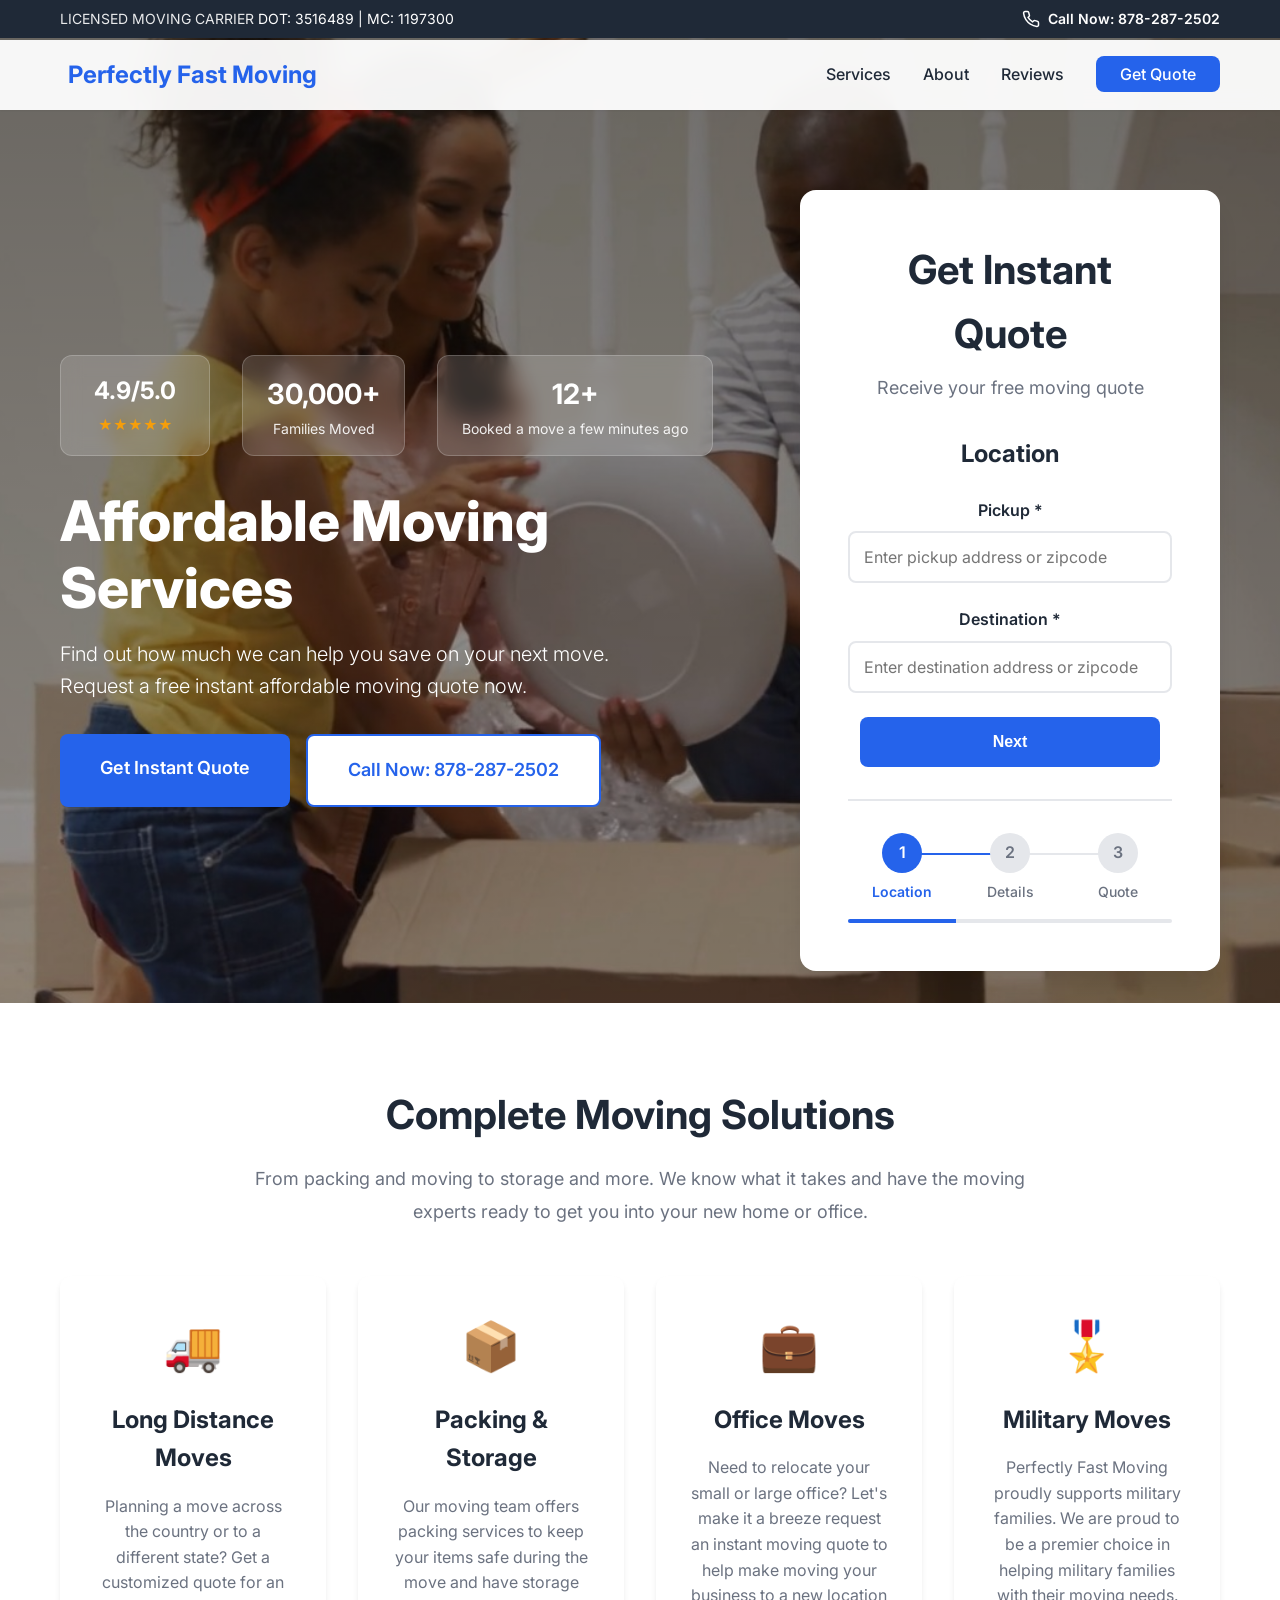
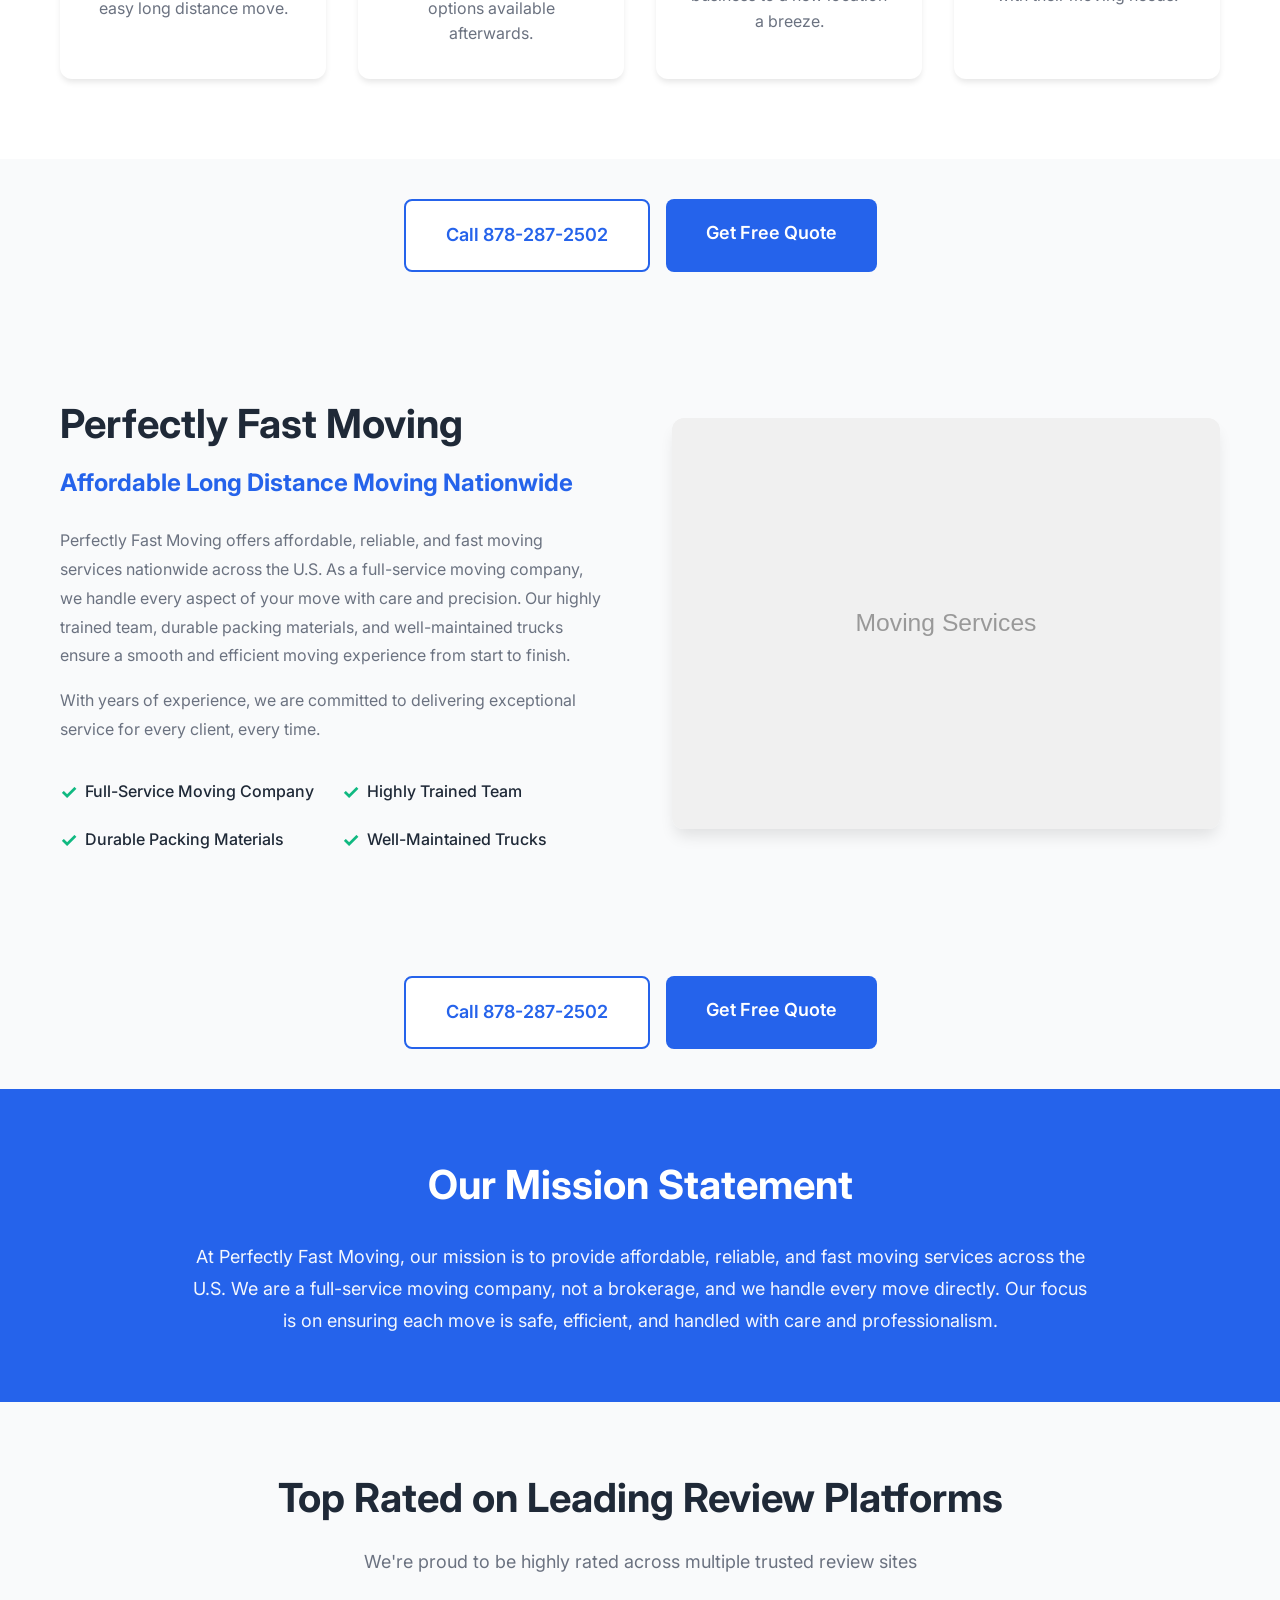
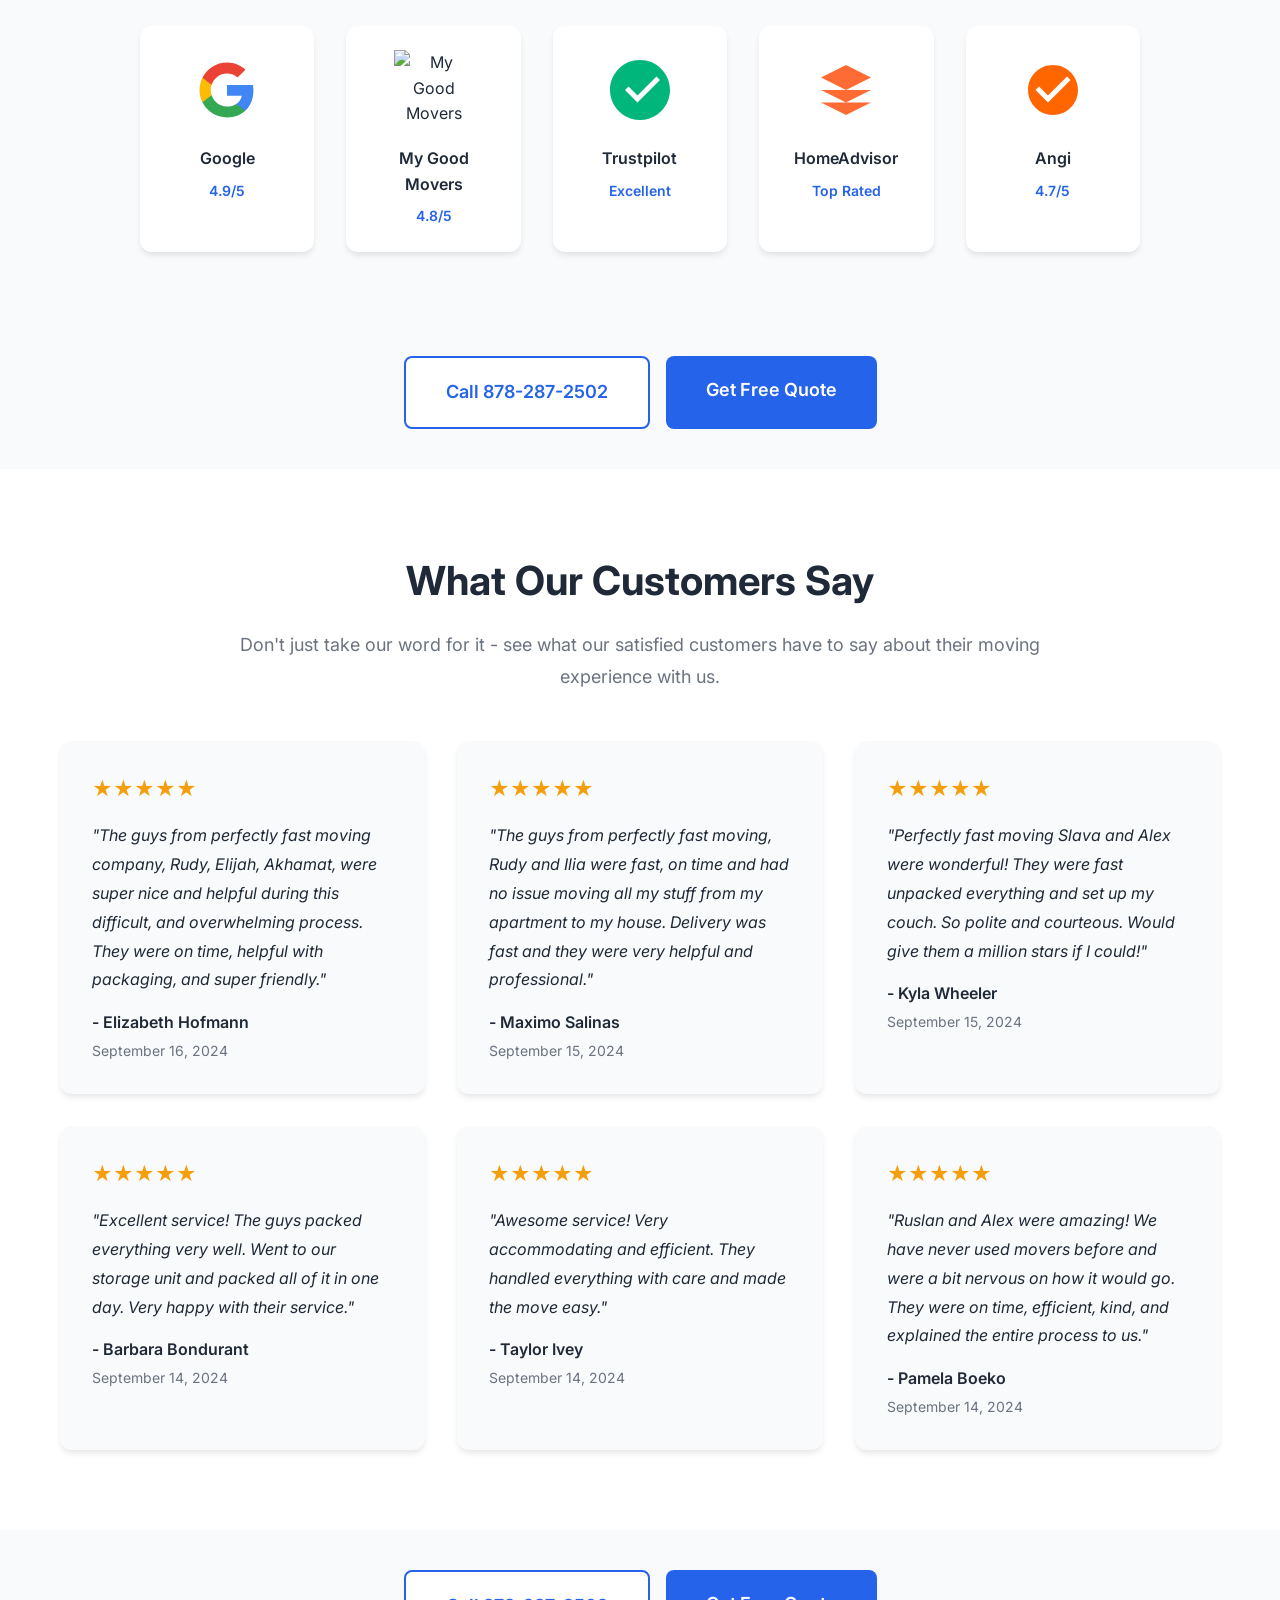
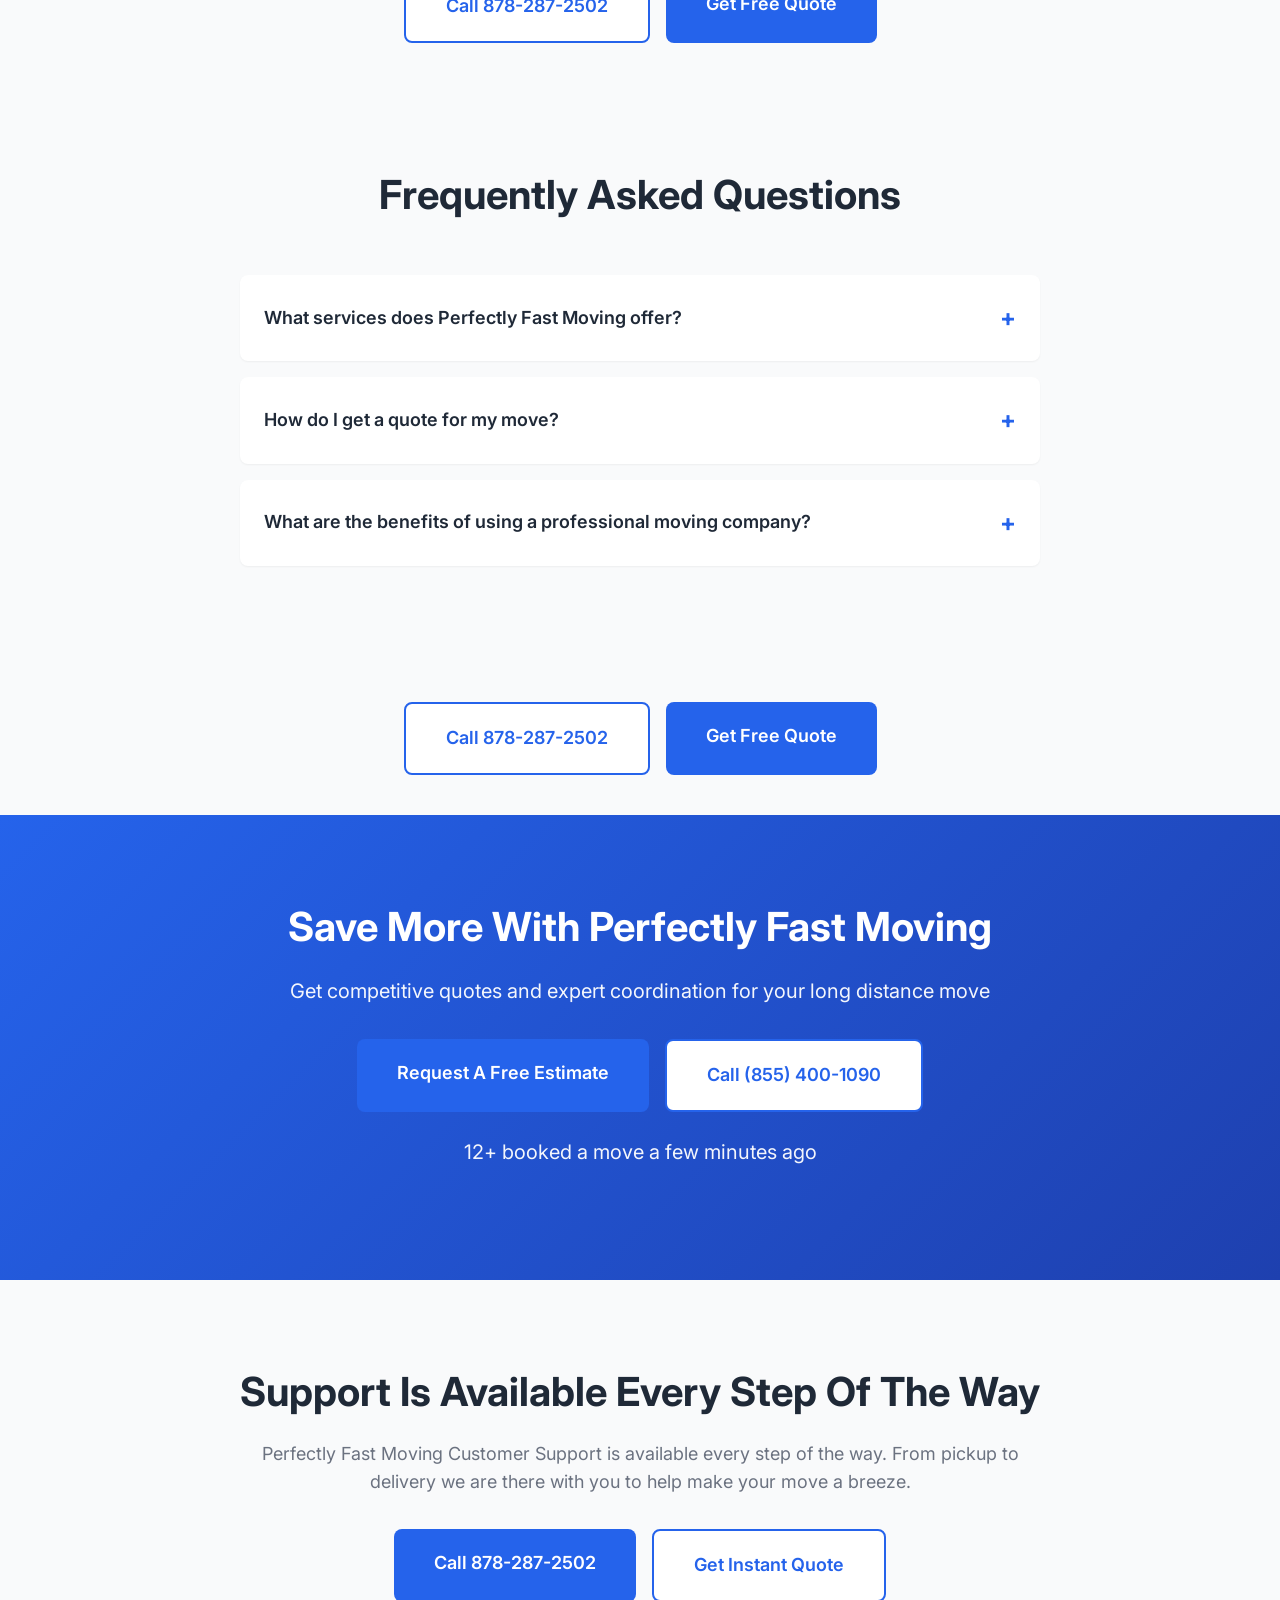
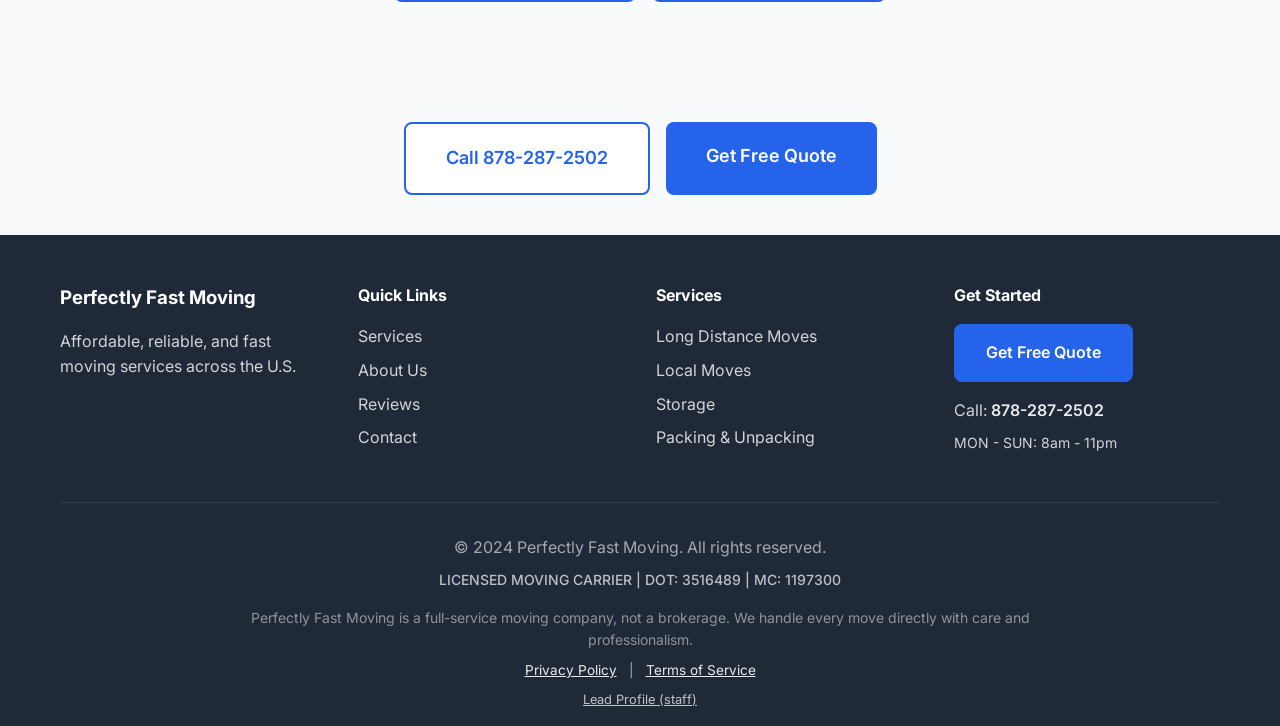
==== commit 51bdab1c: "Update phone number to 878-287-2502 across all pages Why: Top 10 site needs its own dedicated phone " ====
--- a/index.html
+++ b/index.html
@@ -26,11 +26,11 @@
                     <span class="license-numbers">DOT: <span id="dotNumber">3516489</span> | MC: <span id="mcNumber">1197300</span></span>
                 </div>
                 <div class="top-bar-right">
-                    <a href="tel:+18458348101" class="phone-link">
+                    <a href="tel:+18782872502" class="phone-link">
                         <svg width="20" height="20" viewBox="0 0 24 24" fill="none" stroke="currentColor" stroke-width="2">
                             <path d="M22 16.92v3a2 2 0 0 1-2.18 2 19.79 19.79 0 0 1-8.63-3.07 19.5 19.5 0 0 1-6-6 19.79 19.79 0 0 1-3.07-8.67A2 2 0 0 1 4.11 2h3a2 2 0 0 1 2 1.72 12.84 12.84 0 0 0 .7 2.81 2 2 0 0 1-.45 2.11L8.09 9.91a16 16 0 0 0 6 6l1.27-1.27a2 2 0 0 1 2.11-.45 12.84 12.84 0 0 0 2.81.7A2 2 0 0 1 22 16.92z"/>
                         </svg>
-                        Call Now: 845-834-8101
+                        Call Now: 878-287-2502
                     </a>
                 </div>
             </div>
@@ -88,7 +88,7 @@
                     <p class="hero-subtitle">Find out how much we can help you save on your next move.<br>Request a free instant affordable moving quote now.</p>
                     <div class="hero-cta">
                         <a href="#quote" class="btn-primary btn-large">Get Instant Quote</a>
-                        <a href="tel:+18458348101" class="btn-secondary btn-large">Call Now: 845-834-8101</a>
+                        <a href="tel:+18782872502" class="btn-secondary btn-large">Call Now: 878-287-2502</a>
                     </div>
                 </div>
                 <div class="hero-right">
@@ -165,7 +165,7 @@
                             <button type="submit" class="btn-primary btn-form">Get Free Quote</button>
                         </div>
                         <div class="form-help">
-                            <p>Need help? <a href="tel:+18458348101">Call Now: 845-834-8101</a></p>
+                            <p>Need help? <a href="tel:+18782872502">Call Now: 878-287-2502</a></p>
                         </div>
                     </div>
                     <div class="form-progress">
@@ -230,7 +230,7 @@
     <div class="section-inline-cta">
         <div class="container">
             <div class="section-inline-cta-buttons">
-                <a href="tel:+18458348101" class="btn-secondary btn-large">Call 845-834-8101</a>
+                <a href="tel:+18782872502" class="btn-secondary btn-large">Call 878-287-2502</a>
                 <a href="#quote" class="btn-primary btn-large">Get Free Quote</a>
             </div>
         </div>
@@ -275,7 +275,7 @@
     <div class="section-inline-cta">
         <div class="container">
             <div class="section-inline-cta-buttons">
-                <a href="tel:+18458348101" class="btn-secondary btn-large">Call 845-834-8101</a>
+                <a href="tel:+18782872502" class="btn-secondary btn-large">Call 878-287-2502</a>
                 <a href="#quote" class="btn-primary btn-large">Get Free Quote</a>
             </div>
         </div>
@@ -353,7 +353,7 @@
     <div class="section-inline-cta">
         <div class="container">
             <div class="section-inline-cta-buttons">
-                <a href="tel:+18458348101" class="btn-secondary btn-large">Call 845-834-8101</a>
+                <a href="tel:+18782872502" class="btn-secondary btn-large">Call 878-287-2502</a>
                 <a href="#quote" class="btn-primary btn-large">Get Free Quote</a>
             </div>
         </div>
@@ -411,7 +411,7 @@
     <div class="section-inline-cta">
         <div class="container">
             <div class="section-inline-cta-buttons">
-                <a href="tel:+18458348101" class="btn-secondary btn-large">Call 845-834-8101</a>
+                <a href="tel:+18782872502" class="btn-secondary btn-large">Call 878-287-2502</a>
                 <a href="#quote" class="btn-primary btn-large">Get Free Quote</a>
             </div>
         </div>
@@ -459,7 +459,7 @@
     <div class="section-inline-cta">
         <div class="container">
             <div class="section-inline-cta-buttons">
-                <a href="tel:+18458348101" class="btn-secondary btn-large">Call 845-834-8101</a>
+                <a href="tel:+18782872502" class="btn-secondary btn-large">Call 878-287-2502</a>
                 <a href="#quote" class="btn-primary btn-large">Get Free Quote</a>
             </div>
         </div>
@@ -487,7 +487,7 @@
                 <h2>Support Is Available Every Step Of The Way</h2>
                 <p>Perfectly Fast Moving Customer Support is available every step of the way. From pickup to delivery we are there with you to help make your move a breeze.</p>
                 <div class="support-buttons">
-                    <a href="tel:+18458348101" class="btn-primary btn-large">Call 845-834-8101</a>
+                    <a href="tel:+18782872502" class="btn-primary btn-large">Call 878-287-2502</a>
                     <a href="#quote" class="btn-secondary btn-large">Get Instant Quote</a>
                 </div>
             </div>
@@ -498,7 +498,7 @@
     <div class="section-inline-cta">
         <div class="container">
             <div class="section-inline-cta-buttons">
-                <a href="tel:+18458348101" class="btn-secondary btn-large">Call 845-834-8101</a>
+                <a href="tel:+18782872502" class="btn-secondary btn-large">Call 878-287-2502</a>
                 <a href="#quote" class="btn-primary btn-large">Get Free Quote</a>
             </div>
         </div>
@@ -533,7 +533,7 @@
                 <div class="footer-section">
                     <h4>Get Started</h4>
                     <a href="#quote" class="btn-primary">Get Free Quote</a>
-                    <p class="footer-phone">Call: <a href="tel:+18458348101">845-834-8101</a></p>
+                    <p class="footer-phone">Call: <a href="tel:+18782872502">878-287-2502</a></p>
                     <p class="footer-hours">MON - SUN: 8am - 11pm</p>
                 </div>
             </div>
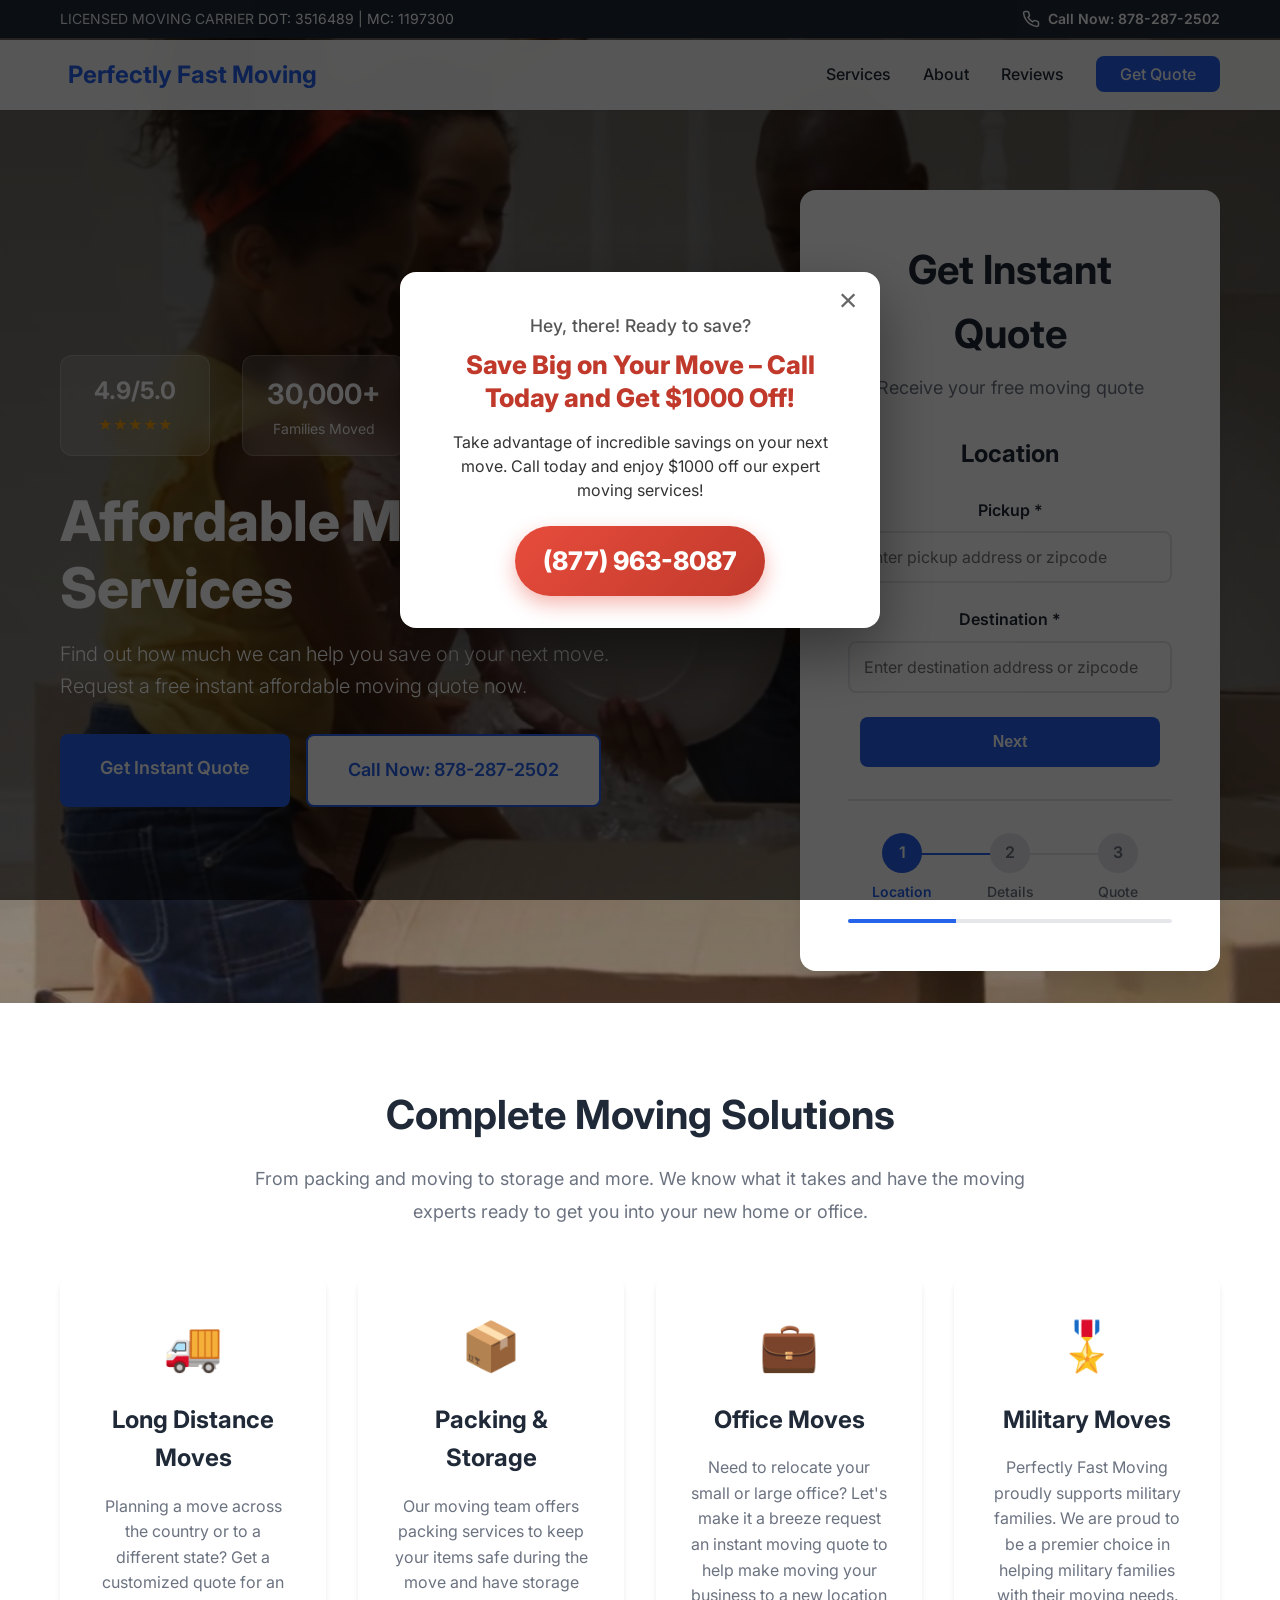
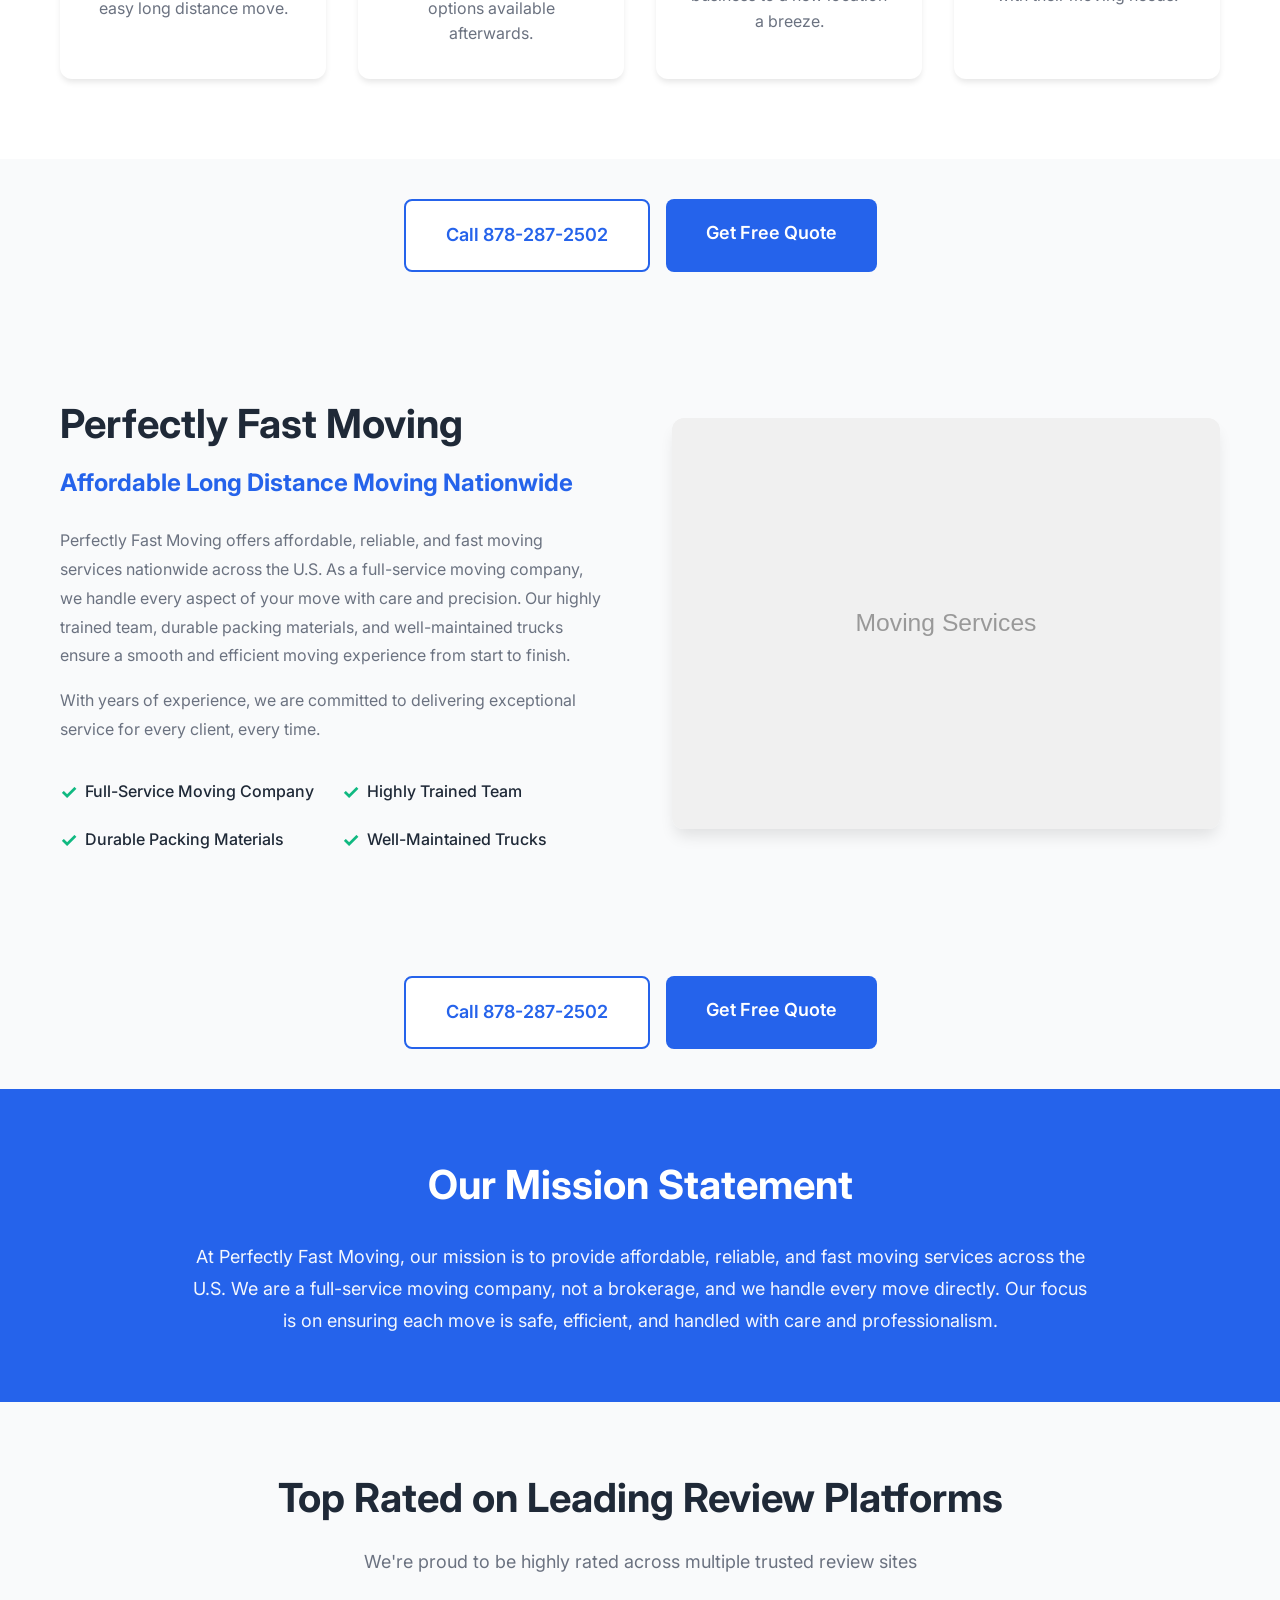
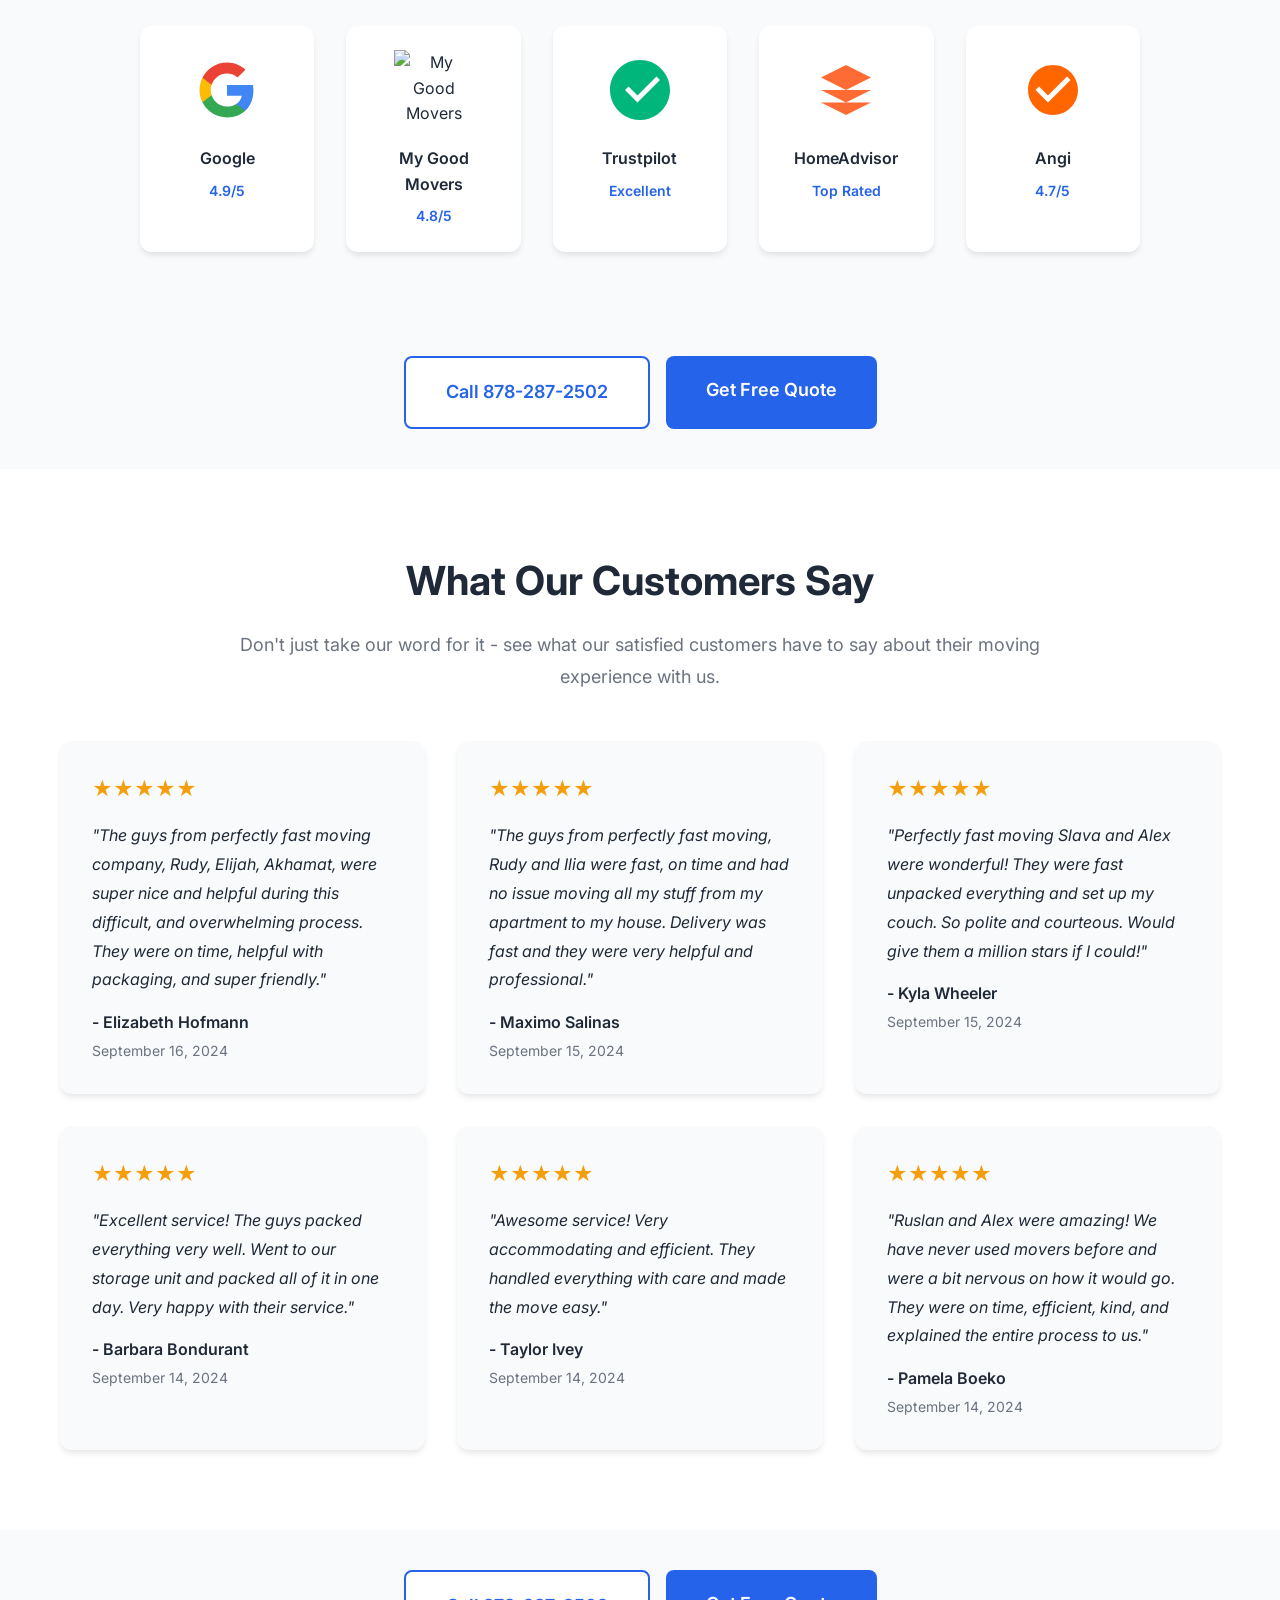
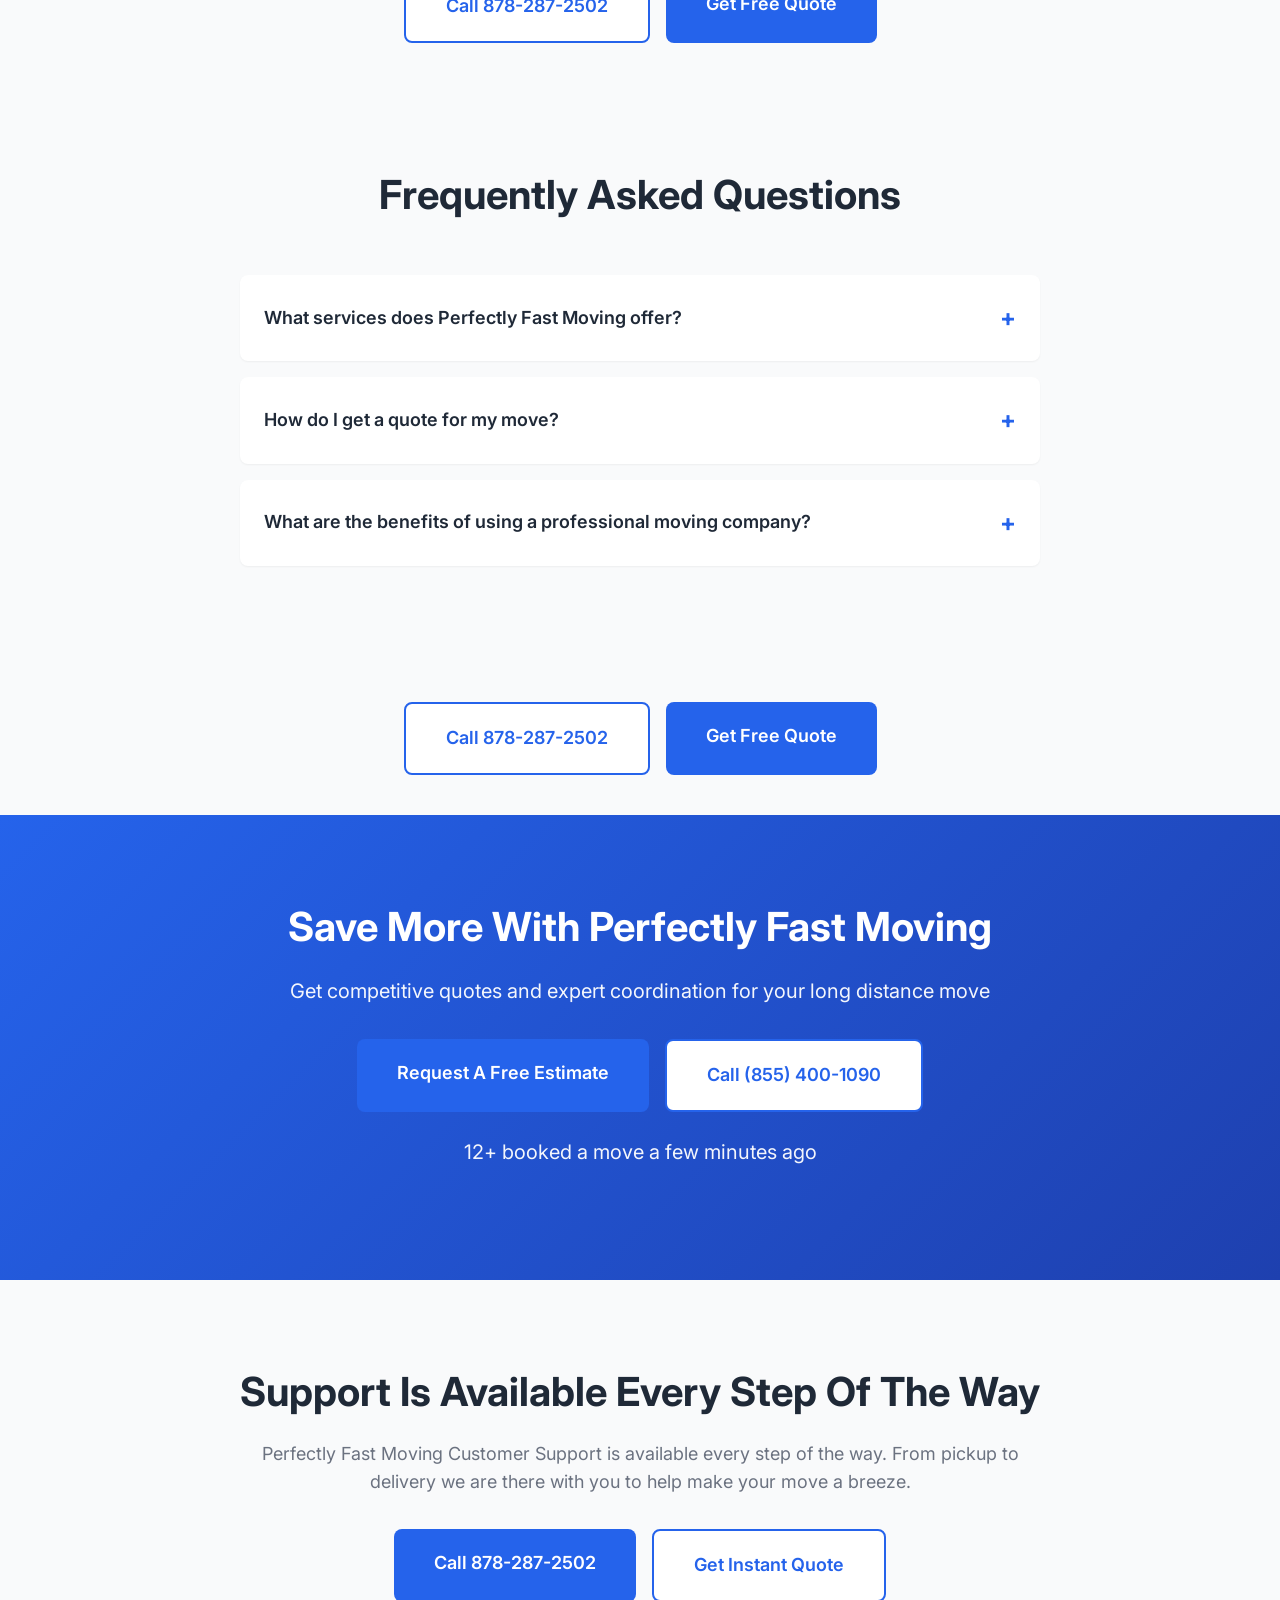
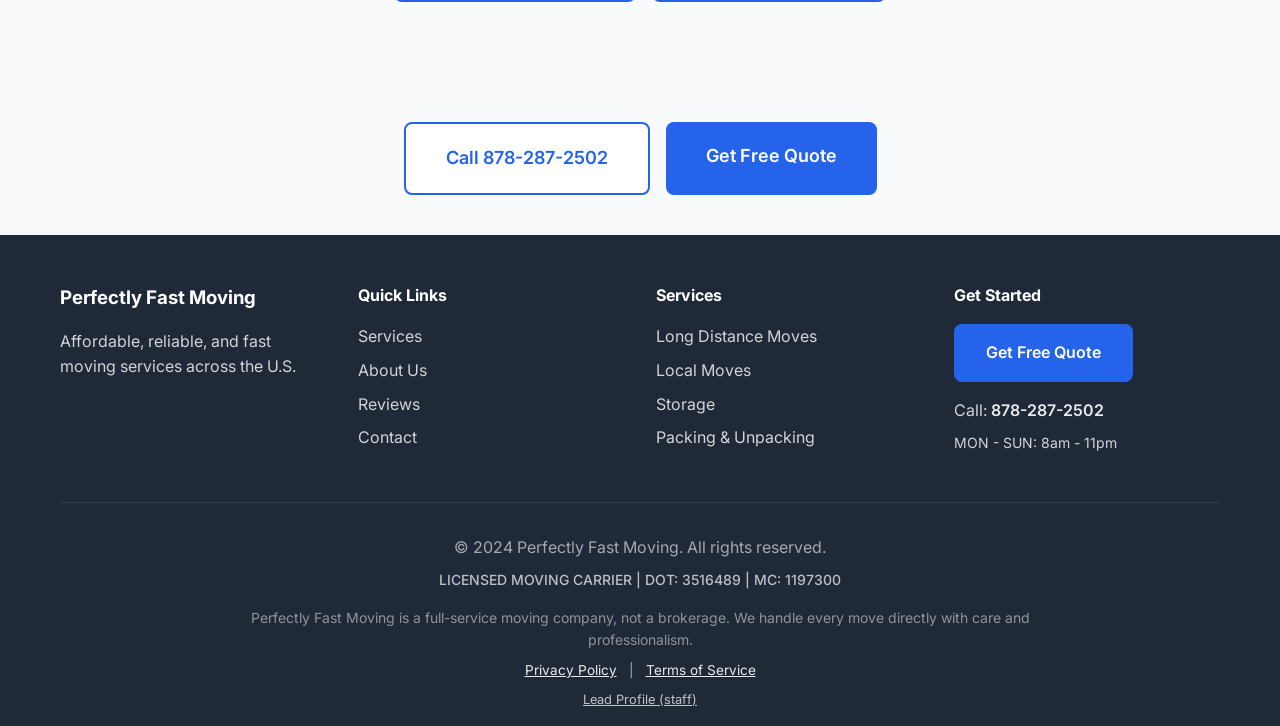
==== commit 10bac073: "Add welcome offer popup with $1000 off promotion Modal triggers ~600ms after page load, gated by ses" ====
--- a/index.html
+++ b/index.html
@@ -551,6 +551,53 @@
         </div>
     </footer>
 
+    <!-- Welcome offer popup -->
+    <div id="welcomeOffer" class="welcome-offer" role="dialog" aria-modal="true" aria-labelledby="welcomeOfferTitle" hidden>
+        <div class="welcome-offer-backdrop" data-close="1"></div>
+        <div class="welcome-offer-card">
+            <button type="button" class="welcome-offer-close" aria-label="Close" data-close="1">&times;</button>
+            <p class="welcome-offer-greeting">Hey, there! Ready to save?</p>
+            <h2 id="welcomeOfferTitle" class="welcome-offer-title">Save Big on Your Move – Call Today and Get $1000 Off!</h2>
+            <p class="welcome-offer-body">Take advantage of incredible savings on your next move. Call today and enjoy $1000 off our expert moving services!</p>
+            <a href="tel:+18779638087" class="welcome-offer-phone">(877) 963-8087</a>
+        </div>
+    </div>
+
+    <style>
+        .welcome-offer { position: fixed; inset: 0; z-index: 9999; display: flex; align-items: center; justify-content: center; padding: 1rem; }
+        .welcome-offer[hidden] { display: none; }
+        .welcome-offer-backdrop { position: absolute; inset: 0; background: rgba(0,0,0,0.65); animation: welcomeFade 0.25s ease-out; }
+        .welcome-offer-card { position: relative; background: #fff; border-radius: 16px; padding: 2.5rem 2rem 2rem; max-width: 480px; width: 100%; text-align: center; box-shadow: 0 25px 60px rgba(0,0,0,0.4); animation: welcomePop 0.3s ease-out; }
+        .welcome-offer-close { position: absolute; top: 0.75rem; right: 1rem; background: transparent; border: 0; font-size: 2rem; line-height: 1; cursor: pointer; color: #666; padding: 0; width: 2rem; height: 2rem; }
+        .welcome-offer-close:hover { color: #000; }
+        .welcome-offer-greeting { font-size: 1.1rem; color: #555; margin: 0 0 0.5rem; font-weight: 500; }
+        .welcome-offer-title { font-size: 1.6rem; color: #c0392b; margin: 0 0 1rem; line-height: 1.3; font-weight: 800; }
+        .welcome-offer-body { font-size: 1rem; color: #333; margin: 0 0 1.5rem; line-height: 1.5; }
+        .welcome-offer-phone { display: inline-block; background: linear-gradient(135deg, #e74c3c 0%, #c0392b 100%); color: #fff; font-size: 1.6rem; font-weight: 800; padding: 0.9rem 1.75rem; border-radius: 999px; text-decoration: none; box-shadow: 0 8px 20px rgba(231,76,60,0.4); transition: transform 0.15s ease, box-shadow 0.15s ease; }
+        .welcome-offer-phone:hover { transform: translateY(-2px); box-shadow: 0 12px 26px rgba(231,76,60,0.5); }
+        @keyframes welcomeFade { from { opacity: 0; } to { opacity: 1; } }
+        @keyframes welcomePop { from { opacity: 0; transform: scale(0.92); } to { opacity: 1; transform: scale(1); } }
+        @media (max-width: 480px) { .welcome-offer-title { font-size: 1.35rem; } .welcome-offer-phone { font-size: 1.4rem; padding: 0.8rem 1.4rem; } }
+    </style>
+
+    <script>
+        (function() {
+            var modal = document.getElementById('welcomeOffer');
+            if (!modal) return;
+            if (sessionStorage.getItem('welcomeOfferShown') === '1') return;
+            setTimeout(function() {
+                modal.hidden = false;
+                sessionStorage.setItem('welcomeOfferShown', '1');
+            }, 600);
+            modal.addEventListener('click', function(e) {
+                if (e.target.getAttribute('data-close') === '1') modal.hidden = true;
+            });
+            document.addEventListener('keydown', function(e) {
+                if (e.key === 'Escape' && !modal.hidden) modal.hidden = true;
+            });
+        })();
+    </script>
+
     <script src="script.js"></script>
 </body>
 </html>
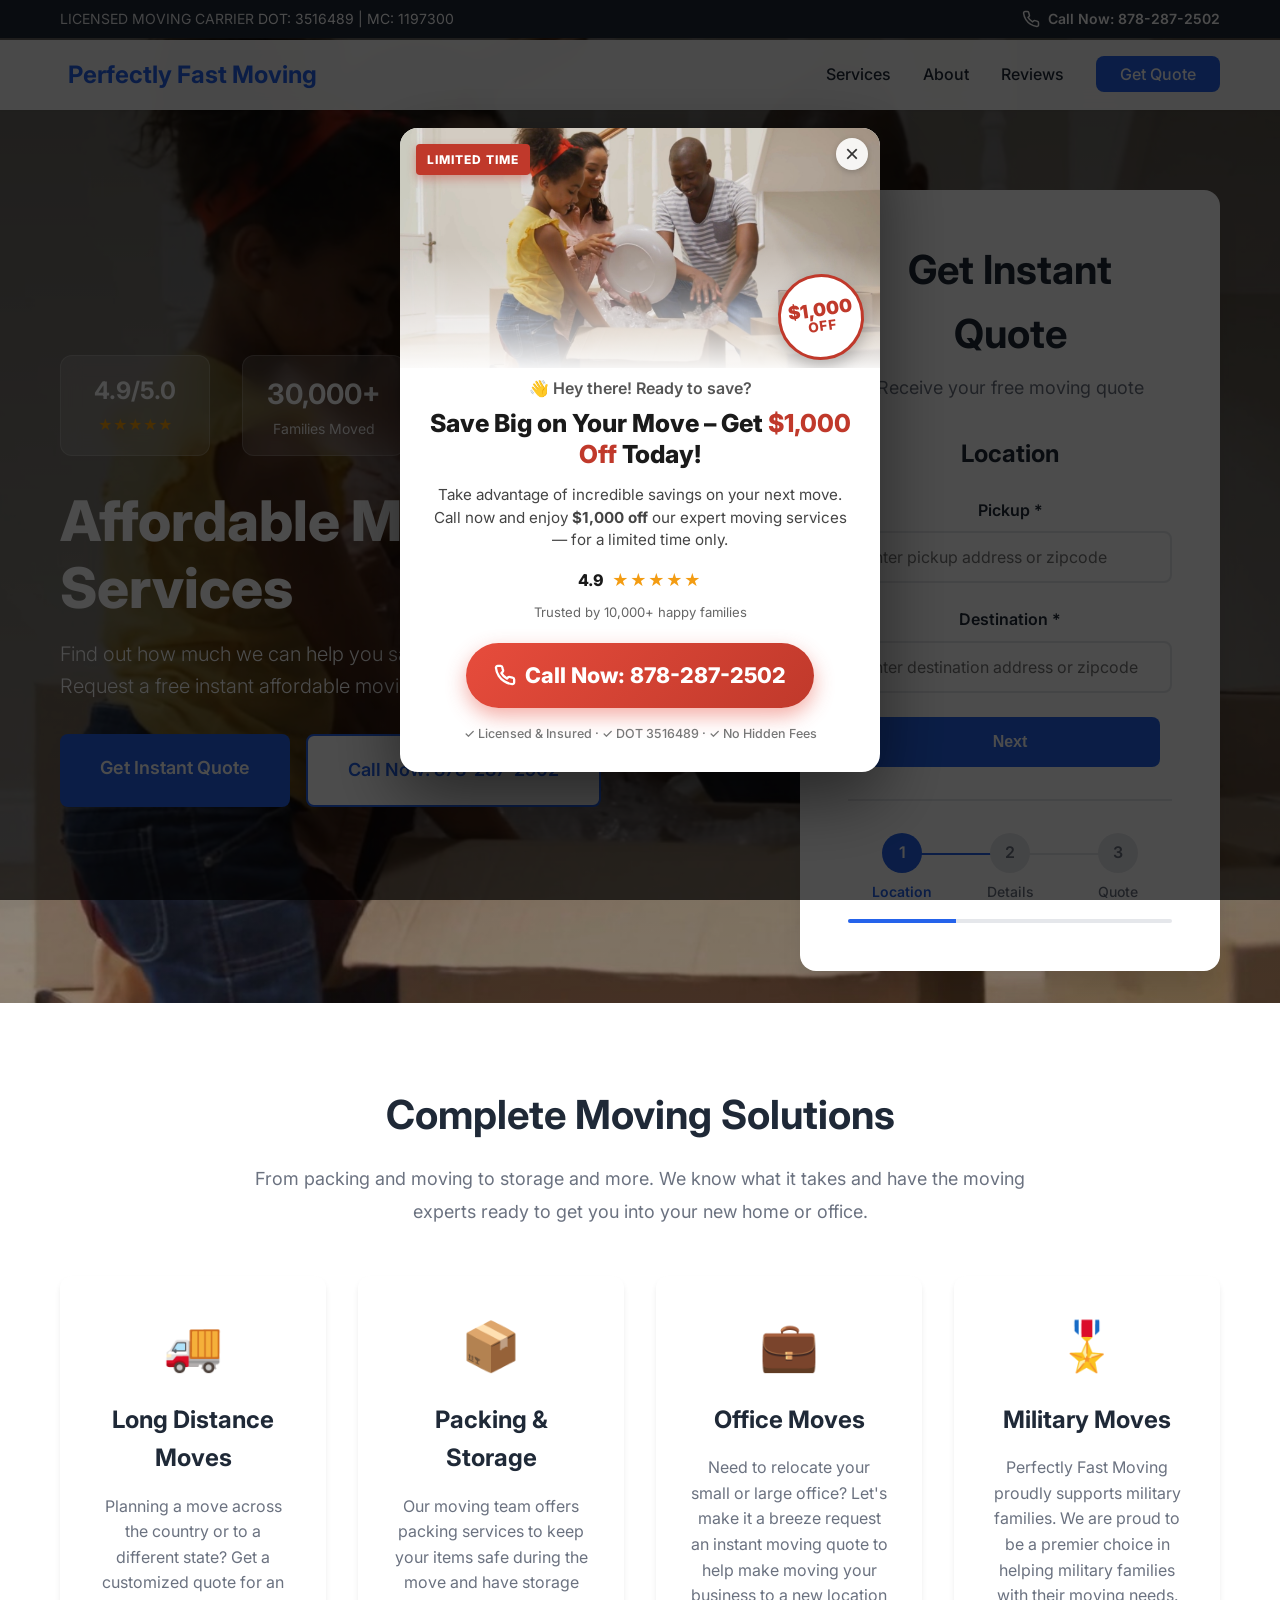
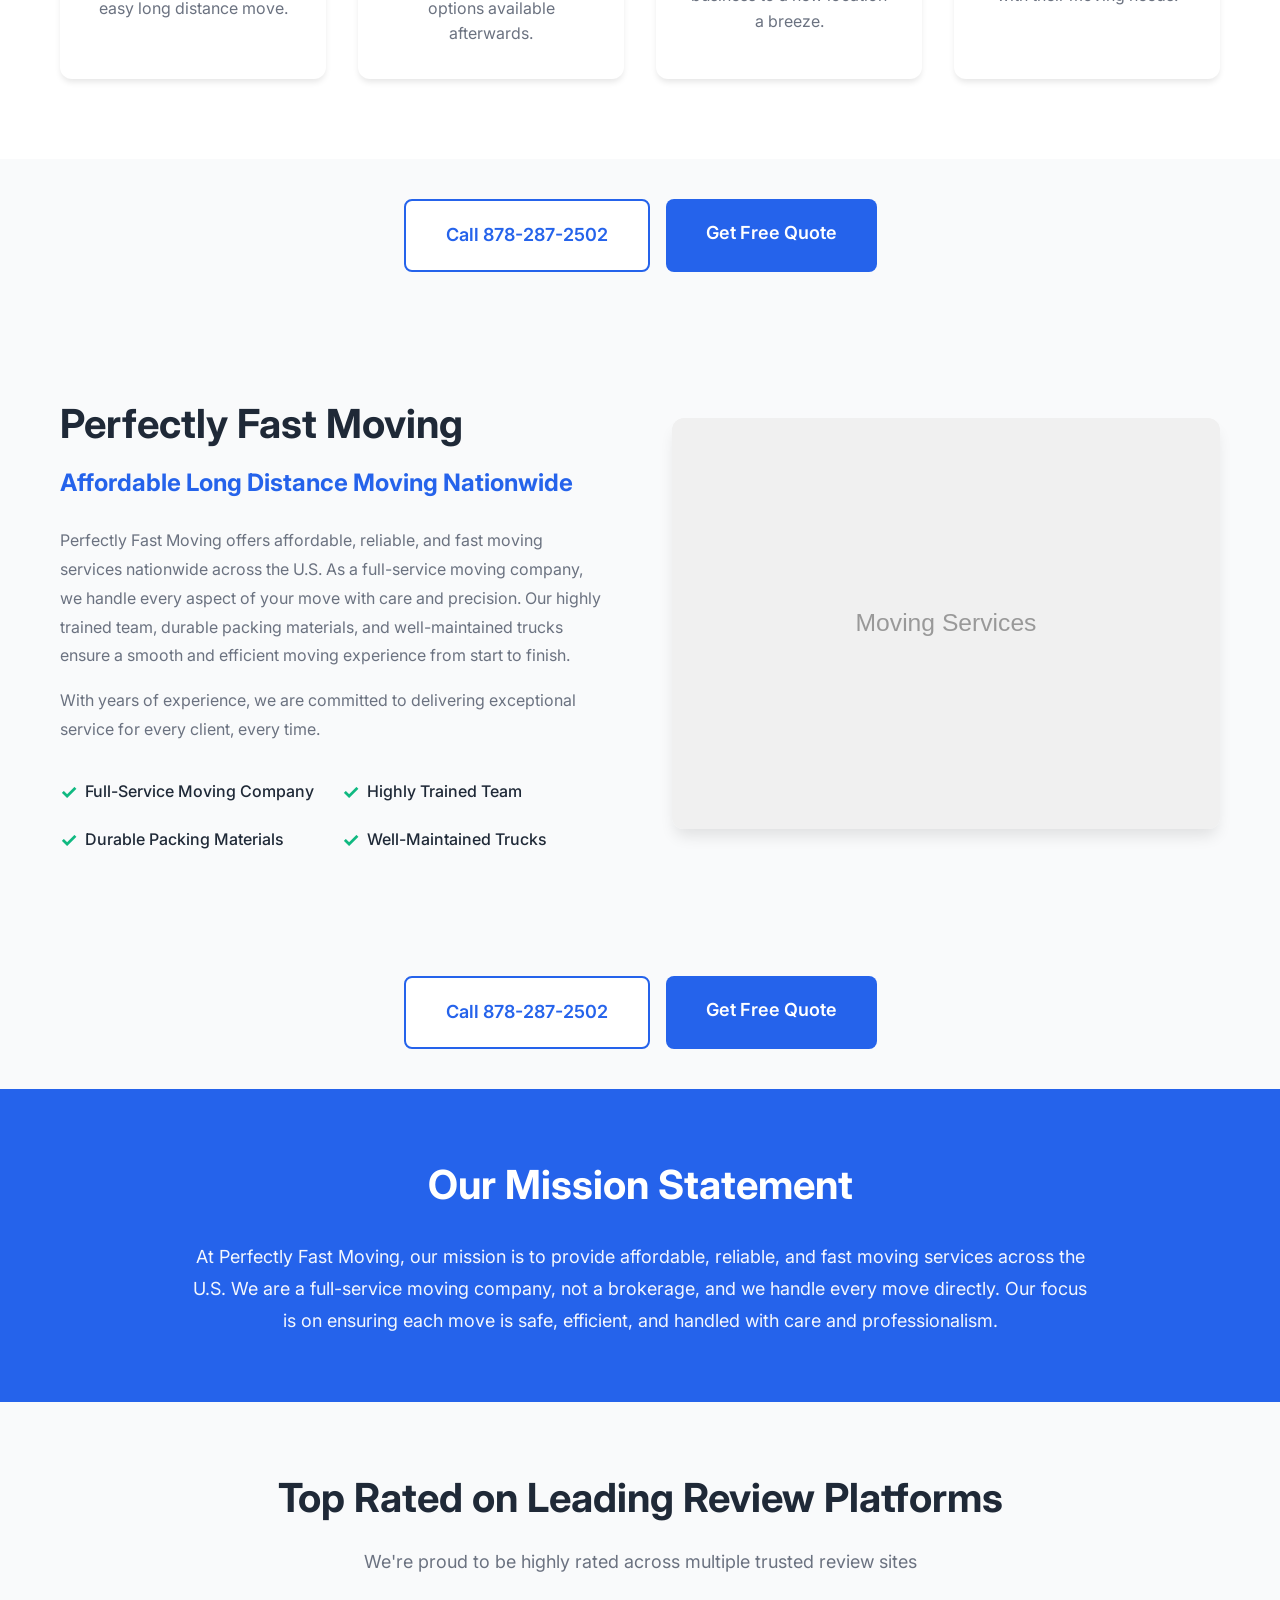
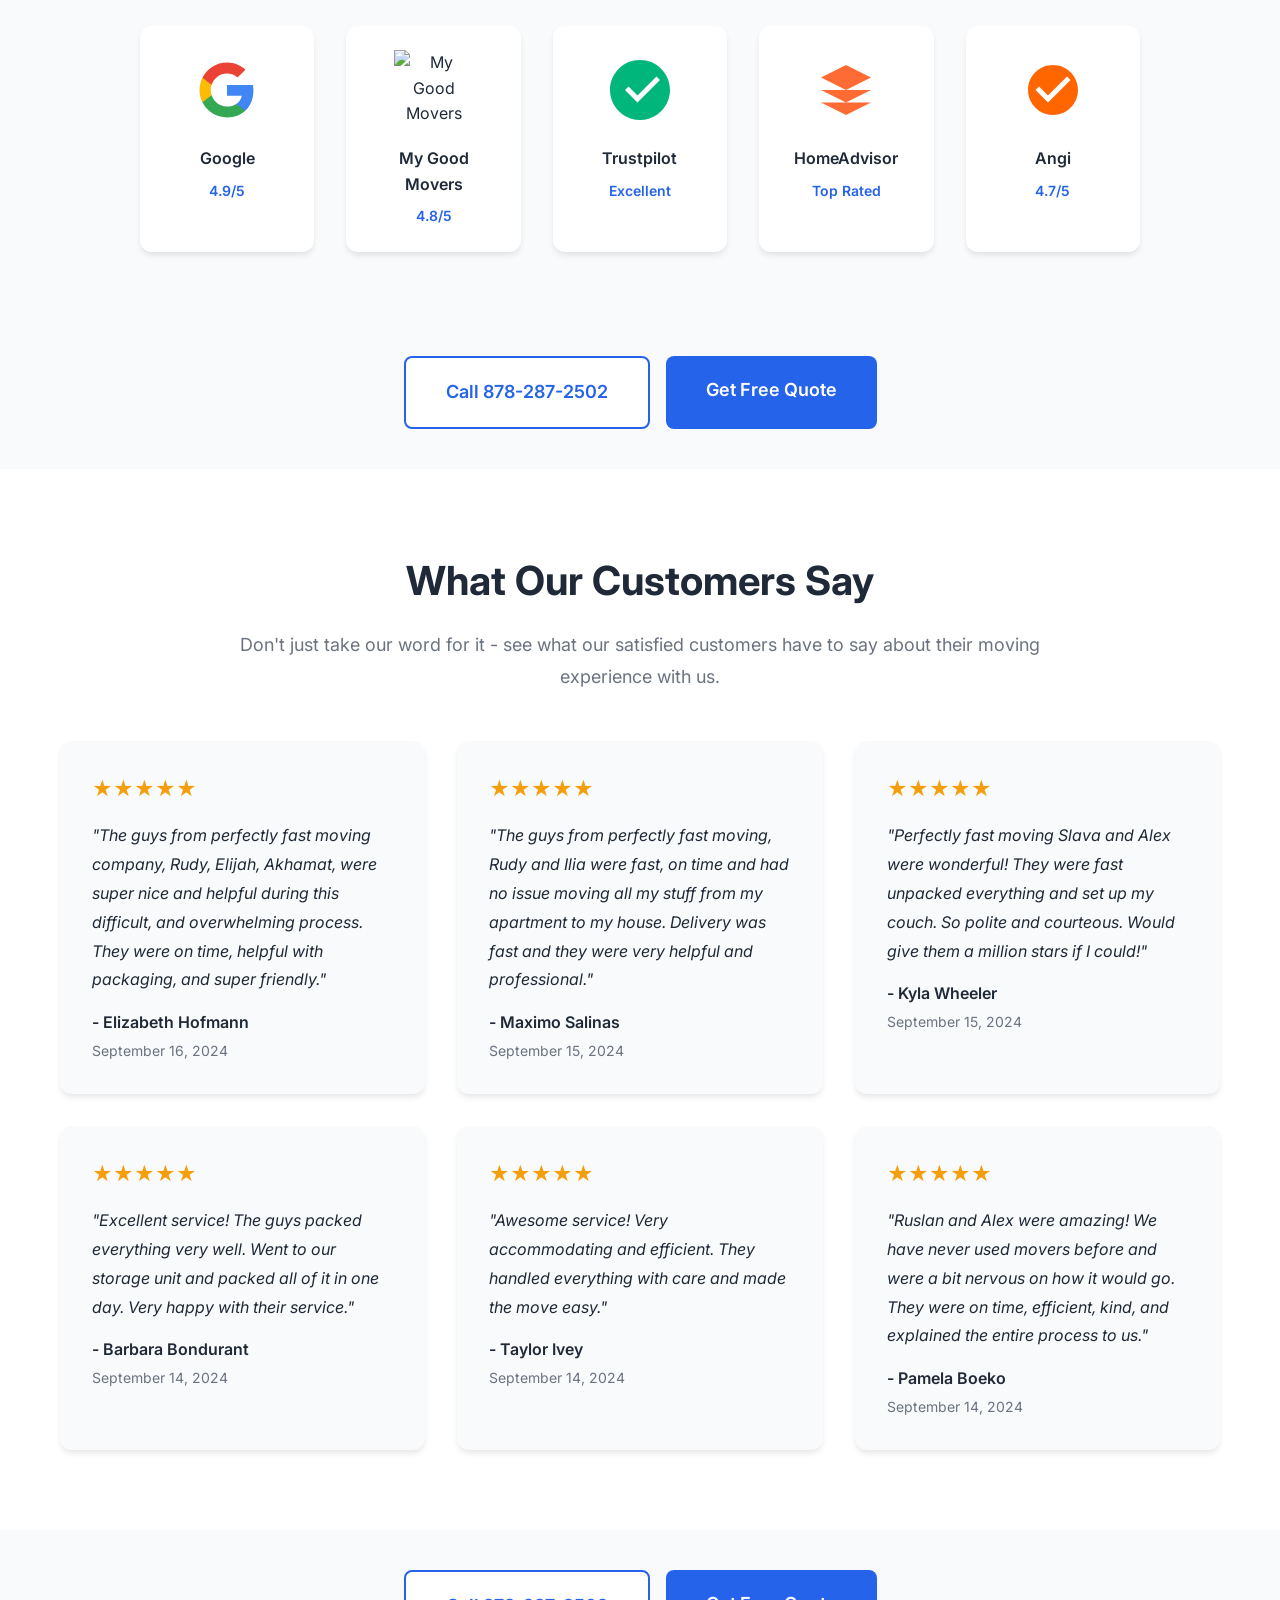
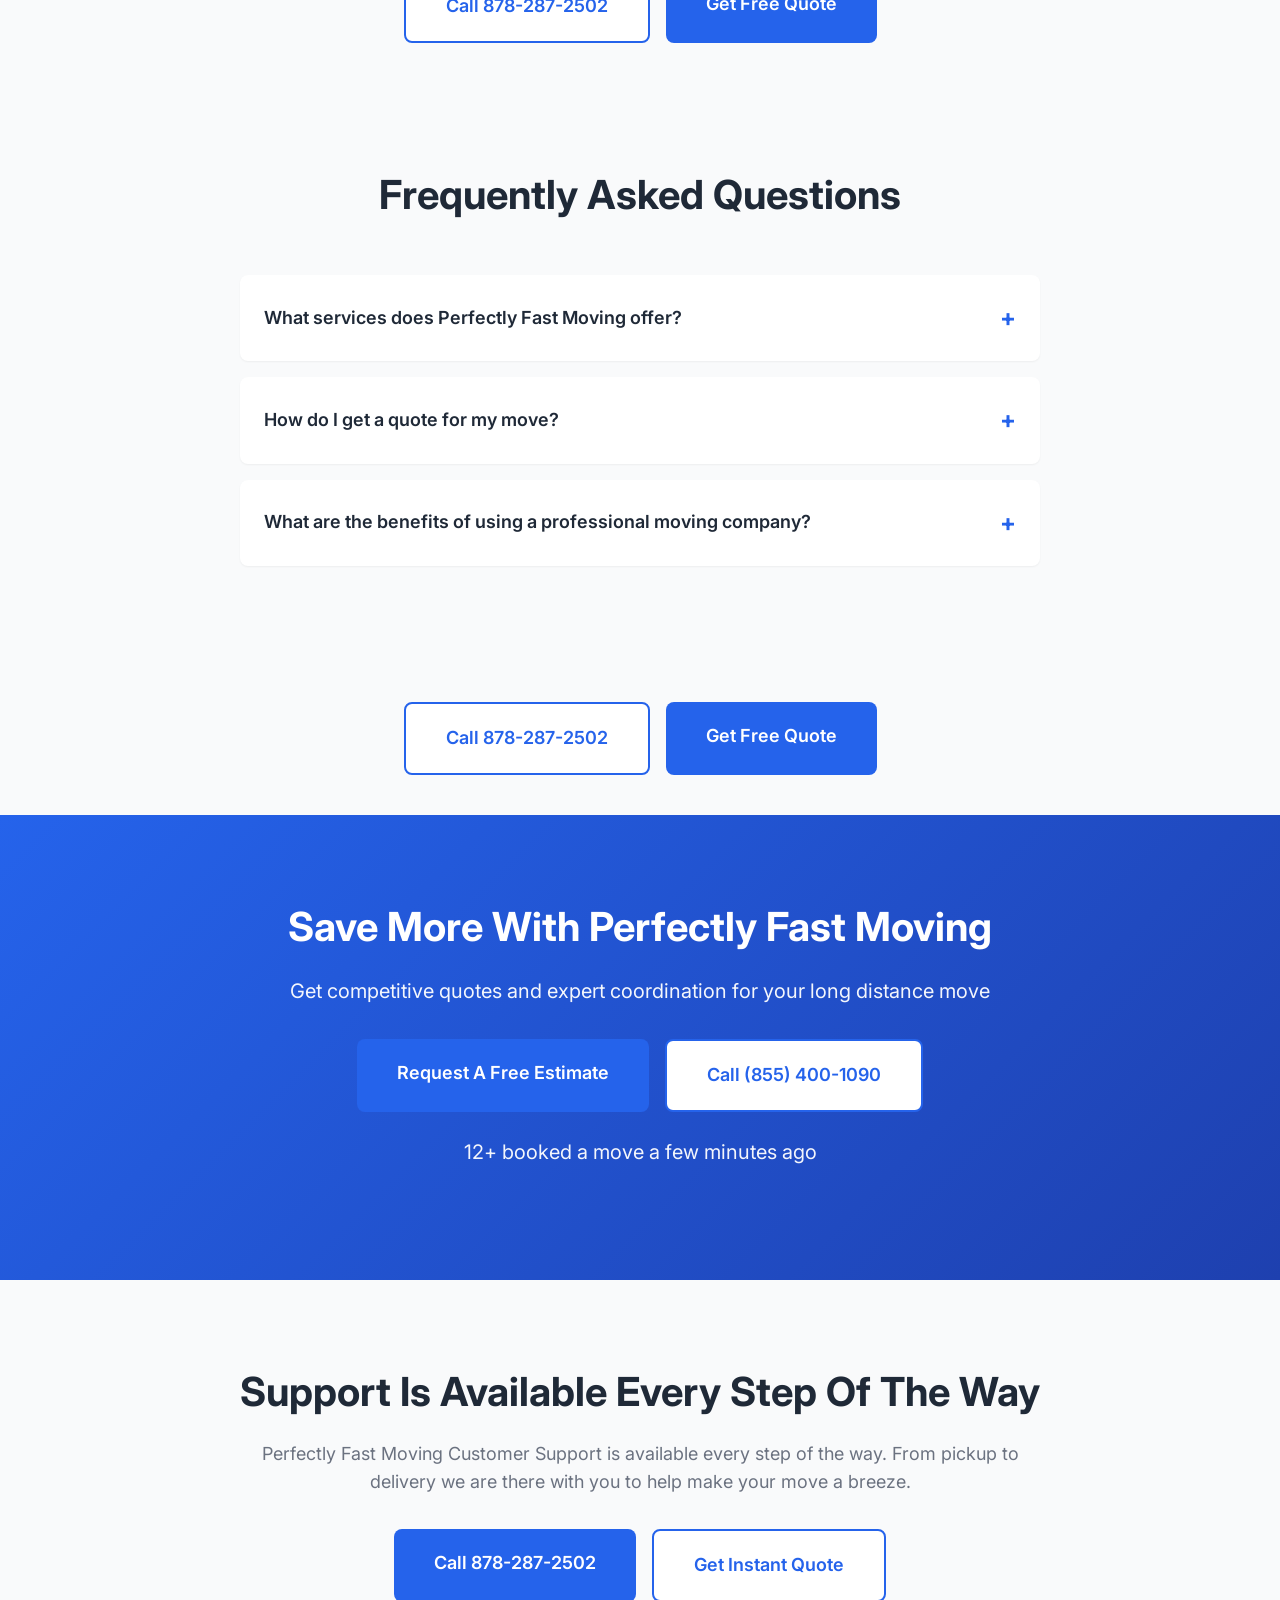
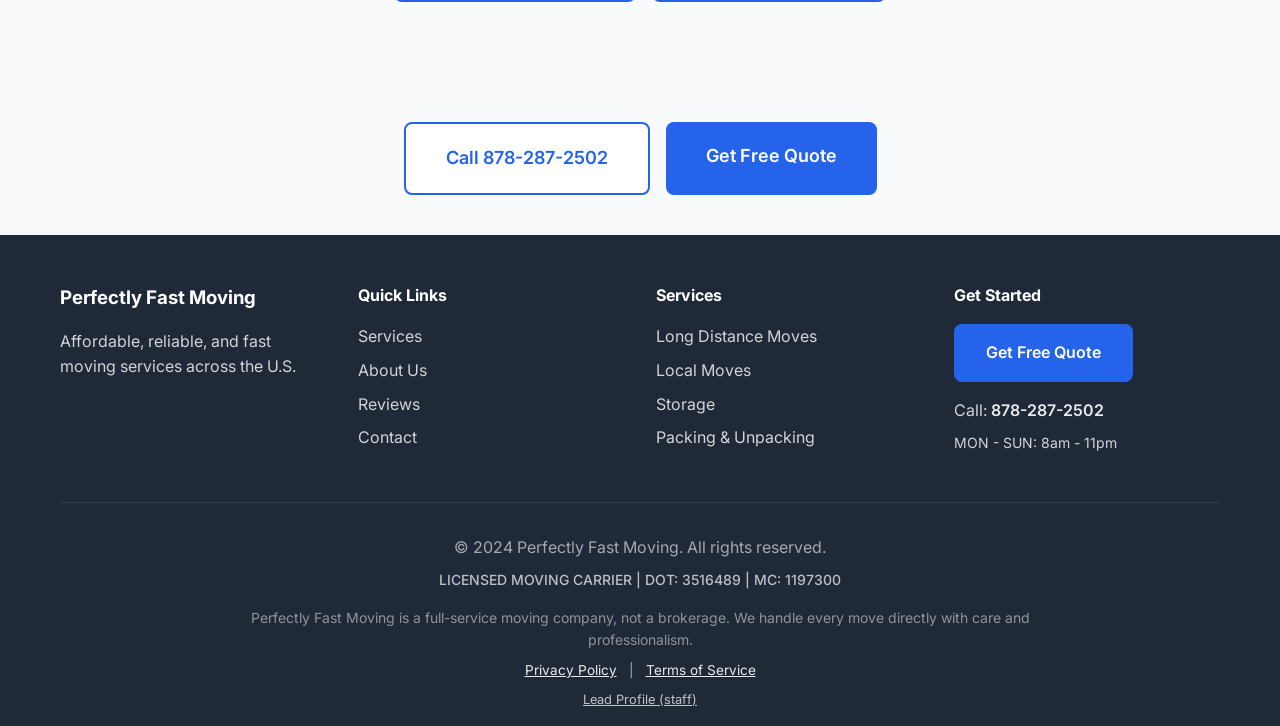
==== commit 60caa468: "Upgrade welcome popup: family image, $1000 savings badge, trust signals - Match phone to site number" ====
--- a/index.html
+++ b/index.html
@@ -556,28 +556,72 @@
         <div class="welcome-offer-backdrop" data-close="1"></div>
         <div class="welcome-offer-card">
             <button type="button" class="welcome-offer-close" aria-label="Close" data-close="1">&times;</button>
-            <p class="welcome-offer-greeting">Hey, there! Ready to save?</p>
-            <h2 id="welcomeOfferTitle" class="welcome-offer-title">Save Big on Your Move – Call Today and Get $1000 Off!</h2>
-            <p class="welcome-offer-body">Take advantage of incredible savings on your next move. Call today and enjoy $1000 off our expert moving services!</p>
-            <a href="tel:+18779638087" class="welcome-offer-phone">(877) 963-8087</a>
+            <div class="welcome-offer-image">
+                <img src="hero-family.jpg" alt="Happy family unpacking after their move" loading="eager">
+                <div class="welcome-offer-badge">LIMITED TIME</div>
+                <div class="welcome-offer-savings">
+                    <span class="welcome-offer-savings-amount">$1,000</span>
+                    <span class="welcome-offer-savings-label">OFF</span>
+                </div>
+            </div>
+            <div class="welcome-offer-content">
+                <p class="welcome-offer-greeting">👋 Hey there! Ready to save?</p>
+                <h2 id="welcomeOfferTitle" class="welcome-offer-title">Save Big on Your Move – Get <span class="welcome-offer-highlight">$1,000 Off</span> Today!</h2>
+                <p class="welcome-offer-body">Take advantage of incredible savings on your next move. Call now and enjoy <strong>$1,000 off</strong> our expert moving services — for a limited time only.</p>
+                <div class="welcome-offer-stars">
+                    <span class="welcome-offer-rating">4.9</span>
+                    <span class="welcome-offer-star-icons">★★★★★</span>
+                    <span class="welcome-offer-reviews">Trusted by 10,000+ happy families</span>
+                </div>
+                <a href="tel:+18782872502" class="welcome-offer-phone">
+                    <svg width="22" height="22" viewBox="0 0 24 24" fill="none" stroke="currentColor" stroke-width="2.5" stroke-linecap="round" stroke-linejoin="round" aria-hidden="true">
+                        <path d="M22 16.92v3a2 2 0 0 1-2.18 2 19.79 19.79 0 0 1-8.63-3.07 19.5 19.5 0 0 1-6-6 19.79 19.79 0 0 1-3.07-8.67A2 2 0 0 1 4.11 2h3a2 2 0 0 1 2 1.72 12.84 12.84 0 0 0 .7 2.81 2 2 0 0 1-.45 2.11L8.09 9.91a16 16 0 0 0 6 6l1.27-1.27a2 2 0 0 1 2.11-.45 12.84 12.84 0 0 0 2.81.7A2 2 0 0 1 22 16.92z"/>
+                    </svg>
+                    Call Now: 878-287-2502
+                </a>
+                <p class="welcome-offer-disclaimer">✓ Licensed & Insured · ✓ DOT 3516489 · ✓ No Hidden Fees</p>
+            </div>
         </div>
     </div>
 
     <style>
         .welcome-offer { position: fixed; inset: 0; z-index: 9999; display: flex; align-items: center; justify-content: center; padding: 1rem; }
         .welcome-offer[hidden] { display: none; }
-        .welcome-offer-backdrop { position: absolute; inset: 0; background: rgba(0,0,0,0.65); animation: welcomeFade 0.25s ease-out; }
-        .welcome-offer-card { position: relative; background: #fff; border-radius: 16px; padding: 2.5rem 2rem 2rem; max-width: 480px; width: 100%; text-align: center; box-shadow: 0 25px 60px rgba(0,0,0,0.4); animation: welcomePop 0.3s ease-out; }
-        .welcome-offer-close { position: absolute; top: 0.75rem; right: 1rem; background: transparent; border: 0; font-size: 2rem; line-height: 1; cursor: pointer; color: #666; padding: 0; width: 2rem; height: 2rem; }
-        .welcome-offer-close:hover { color: #000; }
-        .welcome-offer-greeting { font-size: 1.1rem; color: #555; margin: 0 0 0.5rem; font-weight: 500; }
-        .welcome-offer-title { font-size: 1.6rem; color: #c0392b; margin: 0 0 1rem; line-height: 1.3; font-weight: 800; }
-        .welcome-offer-body { font-size: 1rem; color: #333; margin: 0 0 1.5rem; line-height: 1.5; }
-        .welcome-offer-phone { display: inline-block; background: linear-gradient(135deg, #e74c3c 0%, #c0392b 100%); color: #fff; font-size: 1.6rem; font-weight: 800; padding: 0.9rem 1.75rem; border-radius: 999px; text-decoration: none; box-shadow: 0 8px 20px rgba(231,76,60,0.4); transition: transform 0.15s ease, box-shadow 0.15s ease; }
-        .welcome-offer-phone:hover { transform: translateY(-2px); box-shadow: 0 12px 26px rgba(231,76,60,0.5); }
+        .welcome-offer-backdrop { position: absolute; inset: 0; background: rgba(0,0,0,0.7); animation: welcomeFade 0.25s ease-out; }
+        .welcome-offer-card { position: relative; background: #fff; border-radius: 18px; max-width: 480px; width: 100%; text-align: center; box-shadow: 0 25px 70px rgba(0,0,0,0.5); animation: welcomePop 0.35s cubic-bezier(0.16, 1, 0.3, 1); overflow: hidden; max-height: 92vh; overflow-y: auto; }
+        .welcome-offer-close { position: absolute; top: 0.6rem; right: 0.75rem; background: rgba(255,255,255,0.9); border: 0; font-size: 1.5rem; line-height: 1; cursor: pointer; color: #333; padding: 0; width: 2rem; height: 2rem; border-radius: 50%; display: flex; align-items: center; justify-content: center; z-index: 2; box-shadow: 0 2px 6px rgba(0,0,0,0.2); }
+        .welcome-offer-close:hover { background: #fff; color: #000; transform: scale(1.05); }
+        .welcome-offer-image { position: relative; width: 100%; aspect-ratio: 16/8; overflow: hidden; }
+        .welcome-offer-image img { width: 100%; height: 100%; object-fit: cover; display: block; }
+        .welcome-offer-image::after { content: ''; position: absolute; inset: 0; background: linear-gradient(180deg, rgba(0,0,0,0) 50%, rgba(255,255,255,0.95) 100%); }
+        .welcome-offer-badge { position: absolute; top: 1rem; left: 1rem; background: #c0392b; color: #fff; font-size: 0.75rem; font-weight: 800; letter-spacing: 0.08em; padding: 0.35rem 0.7rem; border-radius: 4px; box-shadow: 0 4px 10px rgba(192,57,43,0.4); z-index: 1; animation: welcomePulse 1.8s ease-in-out infinite; }
+        .welcome-offer-savings { position: absolute; bottom: 0.5rem; right: 1rem; background: #fff; color: #c0392b; border: 3px solid #c0392b; border-radius: 50%; width: 86px; height: 86px; display: flex; flex-direction: column; align-items: center; justify-content: center; box-shadow: 0 6px 16px rgba(0,0,0,0.25); transform: rotate(-8deg); z-index: 1; }
+        .welcome-offer-savings-amount { font-size: 1.15rem; font-weight: 900; line-height: 1; }
+        .welcome-offer-savings-label { font-size: 0.85rem; font-weight: 800; letter-spacing: 0.05em; line-height: 1; margin-top: 2px; }
+        .welcome-offer-content { padding: 0.5rem 1.75rem 1.75rem; }
+        .welcome-offer-greeting { font-size: 1rem; color: #555; margin: 0 0 0.4rem; font-weight: 600; }
+        .welcome-offer-title { font-size: 1.55rem; color: #1a1a1a; margin: 0 0 0.85rem; line-height: 1.25; font-weight: 800; }
+        .welcome-offer-highlight { color: #c0392b; }
+        .welcome-offer-body { font-size: 0.95rem; color: #444; margin: 0 0 1rem; line-height: 1.5; }
+        .welcome-offer-stars { display: flex; align-items: center; justify-content: center; gap: 0.5rem; flex-wrap: wrap; margin: 0 0 1.25rem; font-size: 0.85rem; }
+        .welcome-offer-rating { font-weight: 800; color: #1a1a1a; font-size: 1rem; }
+        .welcome-offer-star-icons { color: #f39c12; letter-spacing: 1px; font-size: 1rem; }
+        .welcome-offer-reviews { color: #666; font-size: 0.82rem; flex-basis: 100%; }
+        .welcome-offer-phone { display: inline-flex; align-items: center; gap: 0.6rem; background: linear-gradient(135deg, #e74c3c 0%, #c0392b 100%); color: #fff; font-size: 1.35rem; font-weight: 800; padding: 0.95rem 1.75rem; border-radius: 999px; text-decoration: none; box-shadow: 0 8px 20px rgba(231,76,60,0.45); transition: transform 0.15s ease, box-shadow 0.15s ease; animation: welcomeRing 2.5s ease-in-out infinite; }
+        .welcome-offer-phone:hover { transform: translateY(-2px); box-shadow: 0 12px 28px rgba(231,76,60,0.55); }
+        .welcome-offer-disclaimer { font-size: 0.78rem; color: #777; margin: 1rem 0 0; font-weight: 500; }
         @keyframes welcomeFade { from { opacity: 0; } to { opacity: 1; } }
-        @keyframes welcomePop { from { opacity: 0; transform: scale(0.92); } to { opacity: 1; transform: scale(1); } }
-        @media (max-width: 480px) { .welcome-offer-title { font-size: 1.35rem; } .welcome-offer-phone { font-size: 1.4rem; padding: 0.8rem 1.4rem; } }
+        @keyframes welcomePop { from { opacity: 0; transform: scale(0.9) translateY(20px); } to { opacity: 1; transform: scale(1) translateY(0); } }
+        @keyframes welcomePulse { 0%, 100% { transform: scale(1); } 50% { transform: scale(1.06); } }
+        @keyframes welcomeRing { 0%, 92%, 100% { transform: translateY(0) rotate(0deg); } 94% { transform: translateY(-1px) rotate(-3deg); } 96% { transform: translateY(-1px) rotate(3deg); } 98% { transform: translateY(-1px) rotate(-3deg); } }
+        @media (max-width: 480px) {
+            .welcome-offer-title { font-size: 1.3rem; }
+            .welcome-offer-phone { font-size: 1.15rem; padding: 0.85rem 1.4rem; }
+            .welcome-offer-savings { width: 72px; height: 72px; }
+            .welcome-offer-savings-amount { font-size: 0.95rem; }
+            .welcome-offer-savings-label { font-size: 0.72rem; }
+            .welcome-offer-content { padding: 0.5rem 1.25rem 1.5rem; }
+        }
     </style>
 
     <script>
